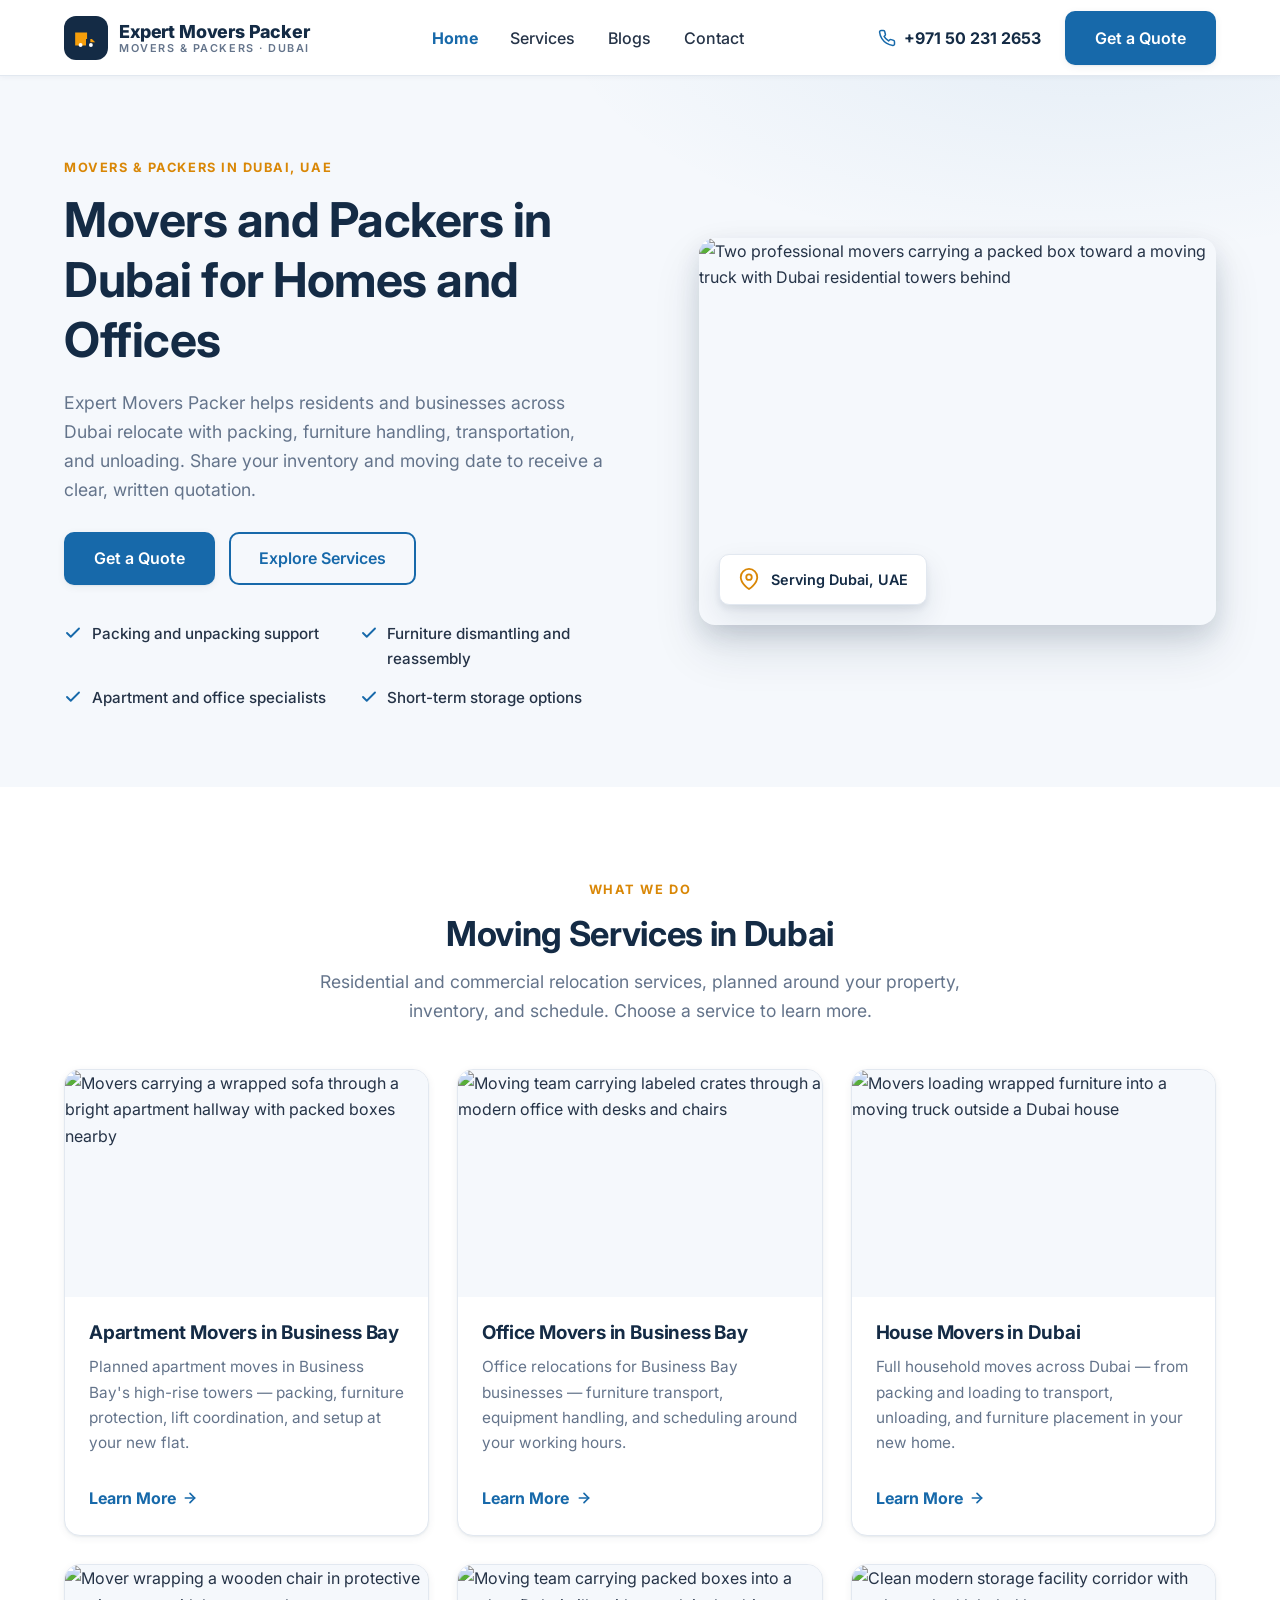
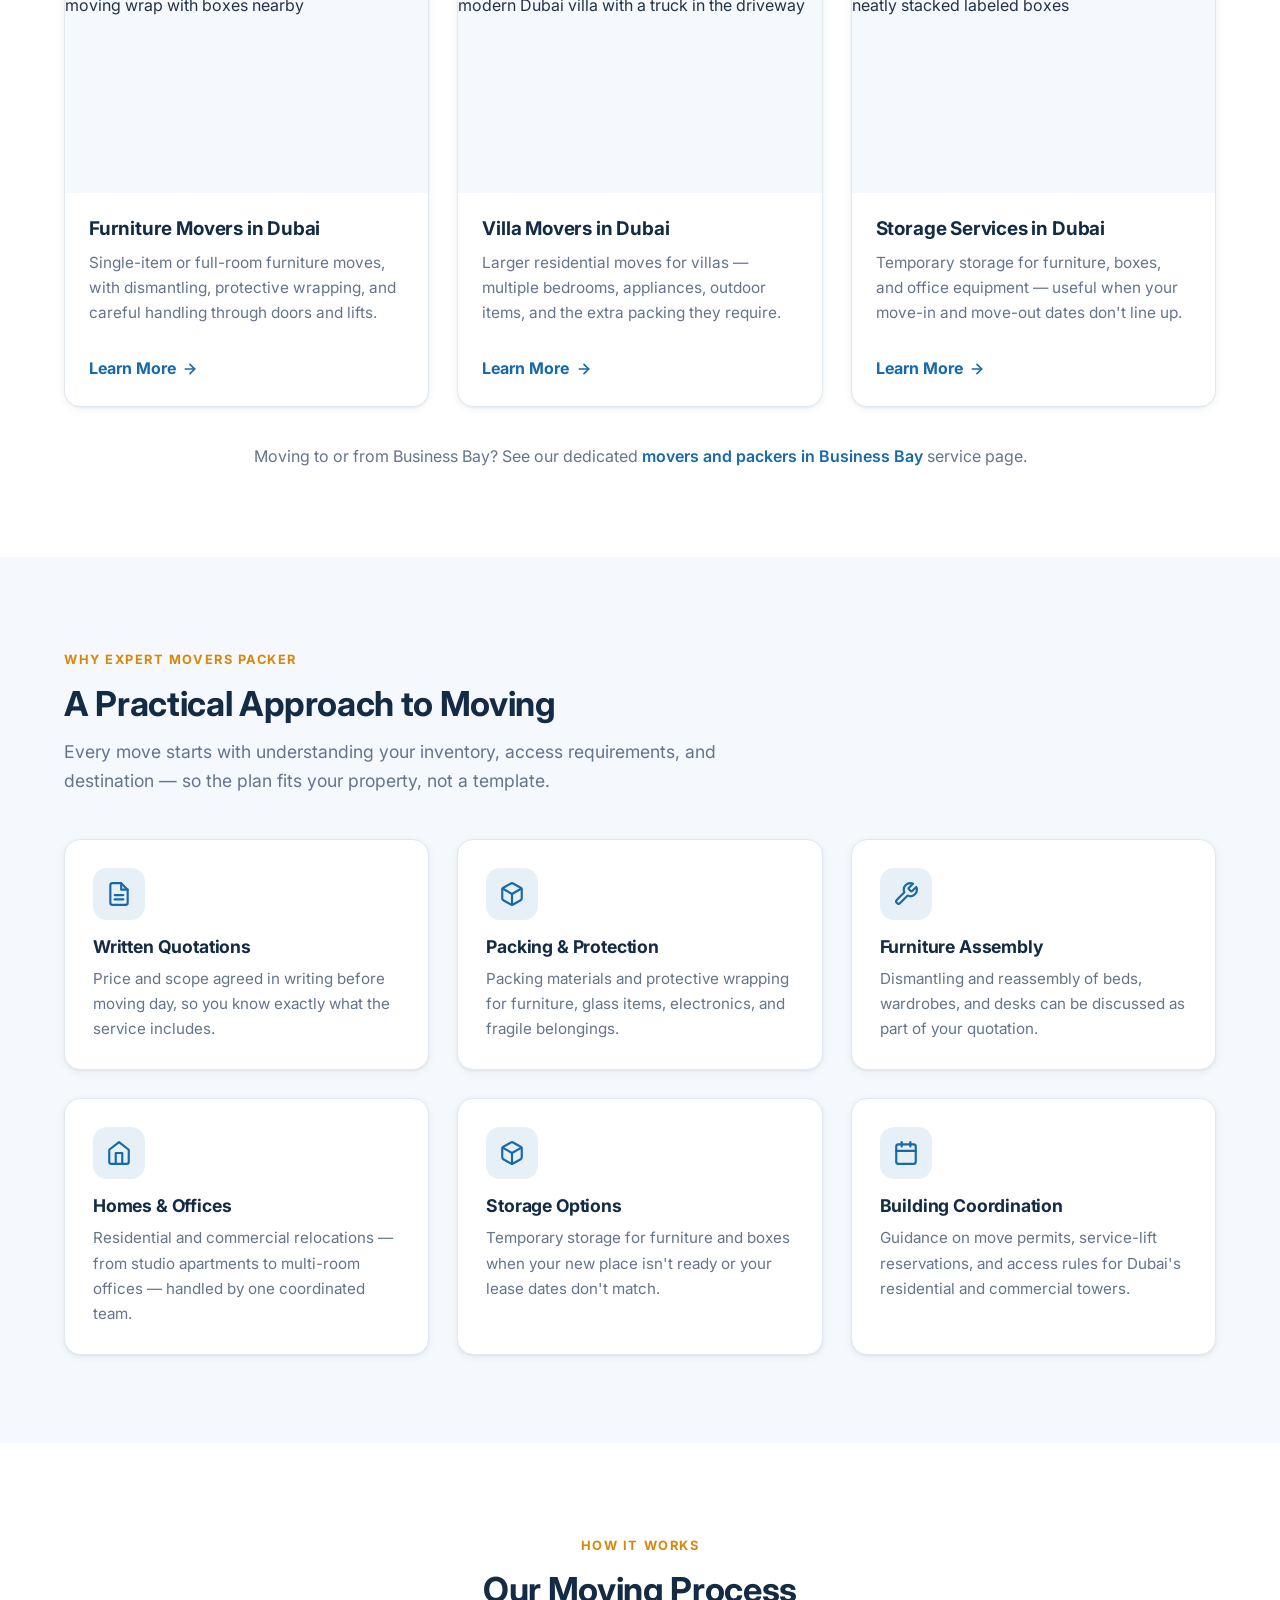
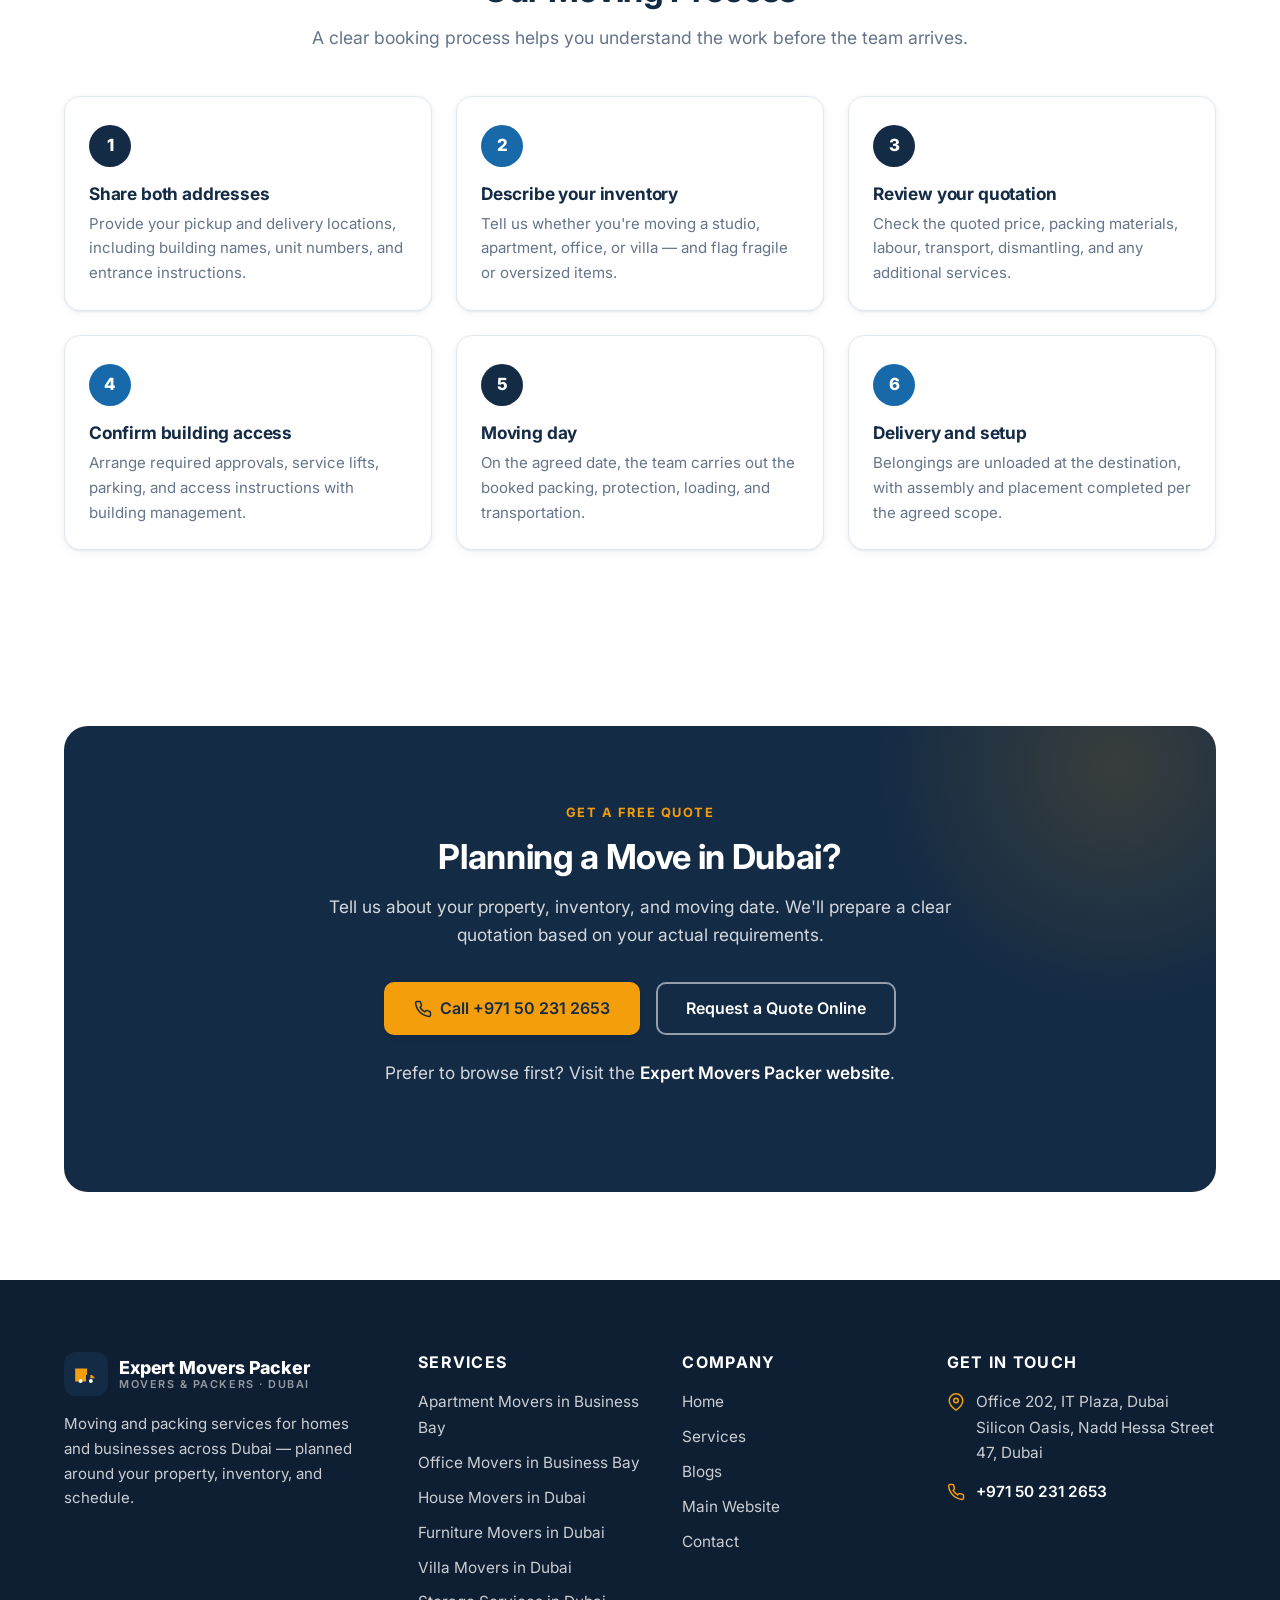
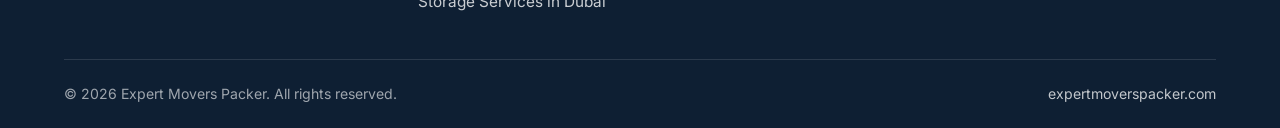
==== index.html @ 7b5e15eb "Add files via upload" ====
<!DOCTYPE html>
<html lang="en">
<head>
  <meta charset="UTF-8">
  <meta name="viewport" content="width=device-width, initial-scale=1.0">
  <title>Movers and Packers in Dubai | Expert Movers Packer</title>
  <meta name="description" content="Expert Movers Packer offers apartment, office, house, villa and furniture moving plus storage services across Dubai. Call +971 50 231 2653 to request a quote.">
  <meta property="og:type" content="website">
  <meta property="og:title" content="Movers and Packers in Dubai | Expert Movers Packer">
  <meta property="og:description" content="Apartment, office, house, villa and furniture moving plus storage services across Dubai. Request a clear, written quotation.">
  <meta name="theme-color" content="#142B45">
  <link rel="preconnect" href="https://fonts.googleapis.com">
  <link rel="preconnect" href="https://fonts.gstatic.com" crossorigin>
  <link href="https://fonts.googleapis.com/css2?family=Inter:wght@400;500;600;700;800&display=swap" rel="stylesheet">
  <link rel="stylesheet" href="style.css">
  <link rel="icon" href="data:image/svg+xml,%3Csvg xmlns='http://www.w3.org/2000/svg' viewBox='0 0 44 44'%3E%3Crect width='44' height='44' rx='12' fill='%23142B45'/%3E%3Cpath d='M10 28V16h14v8h6l4 4v0h-4v-4h-6v8H10z' fill='%23F59E0B'/%3E%3Ccircle cx='16' cy='30' r='3' fill='%23fff'/%3E%3Ccircle cx='28' cy='30' r='3' fill='%23fff'/%3E%3C/svg%3E">
  <script type="application/ld+json">
  {
    "@context": "https://schema.org",
    "@type": "MovingCompany",
    "name": "Expert Movers Packer",
    "url": "https://expertmoverspacker.com/",
    "telephone": "+971502312653",
    "address": {
      "@type": "PostalAddress",
      "streetAddress": "Office 202, IT Plaza, Dubai Silicon Oasis, Nadd Hessa Street 47",
      "addressLocality": "Dubai",
      "addressCountry": "AE"
    },
    "areaServed": { "@type": "City", "name": "Dubai" }
  }
  </script>
</head>
<body>
  <a class="skip-link" href="#main">Skip to main content</a>

  <!-- ================= Header ================= -->
  <header class="site-header">
    <div class="container header-inner">
      <a class="brand" href="index.html" aria-label="Expert Movers Packer — home">
        <span class="brand-mark" aria-hidden="true">
          <svg width="26" height="26" viewBox="0 0 24 24" fill="none" aria-hidden="true">
            <path d="M2 16V7h11v6h4.5l3 3v0H16v-3h-4v6H2v-3z" fill="#F59E0B"/>
            <circle cx="7" cy="18.5" r="1.8" fill="#fff"/>
            <circle cx="16.5" cy="18.5" r="1.8" fill="#fff"/>
          </svg>
        </span>
        <span class="brand-text">Expert Movers Packer<small>Movers &amp; Packers · Dubai</small></span>
      </a>

      <nav class="main-nav" id="main-nav" aria-label="Primary">
        <ul>
          <li><a href="index.html" aria-current="page">Home</a></li>
          <li><a href="index.html#services">Services</a></li>
          <li><a href="blogs.html">Blogs</a></li>
          <li><a href="index.html#quote">Contact</a></li>
        </ul>
      </nav>

      <div class="header-actions">
        <a class="header-phone" href="tel:+971502312653" aria-label="Call Expert Movers Packer at +971 50 231 2653">
          <svg width="18" height="18" viewBox="0 0 24 24" fill="none" stroke="currentColor" stroke-width="2" stroke-linecap="round" stroke-linejoin="round" aria-hidden="true"><path d="M22 16.92v3a2 2 0 0 1-2.18 2 19.79 19.79 0 0 1-8.63-3.07 19.5 19.5 0 0 1-6-6 19.79 19.79 0 0 1-3.07-8.67A2 2 0 0 1 4.11 2h3a2 2 0 0 1 2 1.72c.127.96.361 1.903.7 2.81a2 2 0 0 1-.45 2.11L8.09 9.91a16 16 0 0 0 6 6l1.27-1.27a2 2 0 0 1 2.11-.45c.907.339 1.85.573 2.81.7A2 2 0 0 1 22 16.92z"/></svg>
          <span>+971 50 231 2653</span>
        </a>
        <a class="btn btn-primary" href="index.html#quote">Get a Quote</a>
        <button class="nav-toggle" id="nav-toggle" aria-expanded="false" aria-controls="main-nav" aria-label="Open menu">
          <svg width="22" height="22" viewBox="0 0 24 24" fill="none" stroke="currentColor" stroke-width="2" stroke-linecap="round" aria-hidden="true"><line x1="3" y1="6" x2="21" y2="6"/><line x1="3" y1="12" x2="21" y2="12"/><line x1="3" y1="18" x2="21" y2="18"/></svg>
        </button>
      </div>
    </div>
  </header>

  <main id="main">
    <!-- ================= Hero ================= -->
    <section class="hero" aria-labelledby="hero-heading">
      <div class="container hero-grid">
        <div class="hero-copy">
          <span class="eyebrow">Movers &amp; Packers in Dubai, UAE</span>
          <h1 id="hero-heading">Movers and Packers in Dubai for Homes and Offices</h1>
          <p class="lead">Expert Movers Packer helps residents and businesses across Dubai relocate with packing, furniture handling, transportation, and unloading. Share your inventory and moving date to receive a clear, written quotation.</p>
          <div class="hero-actions">
            <a class="btn btn-primary" href="index.html#quote">Get a Quote</a>
            <a class="btn btn-outline" href="index.html#services">Explore Services</a>
          </div>
          <ul class="hero-highlights">
            <li>
              <svg width="18" height="18" viewBox="0 0 24 24" fill="none" stroke="currentColor" stroke-width="2.5" stroke-linecap="round" stroke-linejoin="round" aria-hidden="true"><polyline points="20 6 9 17 4 12"/></svg>
              Packing and unpacking support
            </li>
            <li>
              <svg width="18" height="18" viewBox="0 0 24 24" fill="none" stroke="currentColor" stroke-width="2.5" stroke-linecap="round" stroke-linejoin="round" aria-hidden="true"><polyline points="20 6 9 17 4 12"/></svg>
              Furniture dismantling and reassembly
            </li>
            <li>
              <svg width="18" height="18" viewBox="0 0 24 24" fill="none" stroke="currentColor" stroke-width="2.5" stroke-linecap="round" stroke-linejoin="round" aria-hidden="true"><polyline points="20 6 9 17 4 12"/></svg>
              Apartment and office specialists
            </li>
            <li>
              <svg width="18" height="18" viewBox="0 0 24 24" fill="none" stroke="currentColor" stroke-width="2.5" stroke-linecap="round" stroke-linejoin="round" aria-hidden="true"><polyline points="20 6 9 17 4 12"/></svg>
              Short-term storage options
            </li>
          </ul>
        </div>
        <div class="hero-media">
          <img src="assets/images/hero-movers-dubai.jpg" alt="Two professional movers carrying a packed box toward a moving truck with Dubai residential towers behind" width="1600" height="1066" fetchpriority="high">
          <div class="hero-badge" aria-hidden="true">
            <svg width="22" height="22" viewBox="0 0 24 24" fill="none" stroke="currentColor" stroke-width="2" stroke-linecap="round" stroke-linejoin="round"><path d="M21 10c0 7-9 13-9 13s-9-6-9-13a9 9 0 0 1 18 0z"/><circle cx="12" cy="10" r="3"/></svg>
            Serving Dubai, UAE
          </div>
        </div>
      </div>
    </section>

    <!-- ================= Services ================= -->
    <section class="section" id="services" aria-labelledby="services-heading">
      <div class="container">
        <div class="section-head section-head--center">
          <span class="eyebrow">What we do</span>
          <h2 id="services-heading">Moving Services in Dubai</h2>
          <p class="lead">Residential and commercial relocation services, planned around your property, inventory, and schedule. Choose a service to learn more.</p>
        </div>

        <div class="cards-grid">
          <article class="card">
            <div class="card-media">
              <img src="assets/images/service-apartment-movers.jpg" alt="Movers carrying a wrapped sofa through a bright apartment hallway with packed boxes nearby" width="1200" height="800" loading="lazy">
            </div>
            <div class="card-body">
              <h3>Apartment Movers in Business Bay</h3>
              <p>Planned apartment moves in Business Bay's high-rise towers — packing, furniture protection, lift coordination, and setup at your new flat.</p>
              <a class="card-link" href="https://expertmoverspacker.com/apartment-movers-in-business-bay/" target="_blank" rel="noopener">Learn More
                <svg width="16" height="16" viewBox="0 0 24 24" fill="none" stroke="currentColor" stroke-width="2.5" stroke-linecap="round" stroke-linejoin="round" aria-hidden="true"><line x1="5" y1="12" x2="19" y2="12"/><polyline points="12 5 19 12 12 19"/></svg>
              </a>
            </div>
          </article>

          <article class="card">
            <div class="card-media">
              <img src="assets/images/service-office-movers.jpg" alt="Moving team carrying labeled crates through a modern office with desks and chairs" width="1200" height="800" loading="lazy">
            </div>
            <div class="card-body">
              <h3>Office Movers in Business Bay</h3>
              <p>Office relocations for Business Bay businesses — furniture transport, equipment handling, and scheduling around your working hours.</p>
              <a class="card-link" href="https://expertmoverspacker.com/office-movers-in-business-bay/" target="_blank" rel="noopener">Learn More
                <svg width="16" height="16" viewBox="0 0 24 24" fill="none" stroke="currentColor" stroke-width="2.5" stroke-linecap="round" stroke-linejoin="round" aria-hidden="true"><line x1="5" y1="12" x2="19" y2="12"/><polyline points="12 5 19 12 12 19"/></svg>
              </a>
            </div>
          </article>

          <article class="card">
            <div class="card-media">
              <img src="assets/images/service-house-movers.jpg" alt="Movers loading wrapped furniture into a moving truck outside a Dubai house" width="1200" height="800" loading="lazy">
            </div>
            <div class="card-body">
              <h3>House Movers in Dubai</h3>
              <p>Full household moves across Dubai — from packing and loading to transport, unloading, and furniture placement in your new home.</p>
              <a class="card-link" href="https://expertmoverspacker.com/house-movers-dubai/" target="_blank" rel="noopener">Learn More
                <svg width="16" height="16" viewBox="0 0 24 24" fill="none" stroke="currentColor" stroke-width="2.5" stroke-linecap="round" stroke-linejoin="round" aria-hidden="true"><line x1="5" y1="12" x2="19" y2="12"/><polyline points="12 5 19 12 12 19"/></svg>
              </a>
            </div>
          </article>

          <article class="card">
            <div class="card-media">
              <img src="assets/images/service-furniture-movers.jpg" alt="Mover wrapping a wooden chair in protective moving wrap with boxes nearby" width="1200" height="800" loading="lazy">
            </div>
            <div class="card-body">
              <h3>Furniture Movers in Dubai</h3>
              <p>Single-item or full-room furniture moves, with dismantling, protective wrapping, and careful handling through doors and lifts.</p>
              <a class="card-link" href="https://expertmoverspacker.com/furniture-movers-dubai/" target="_blank" rel="noopener">Learn More
                <svg width="16" height="16" viewBox="0 0 24 24" fill="none" stroke="currentColor" stroke-width="2.5" stroke-linecap="round" stroke-linejoin="round" aria-hidden="true"><line x1="5" y1="12" x2="19" y2="12"/><polyline points="12 5 19 12 12 19"/></svg>
              </a>
            </div>
          </article>

          <article class="card">
            <div class="card-media">
              <img src="assets/images/service-villa-movers.jpg" alt="Moving team carrying packed boxes into a modern Dubai villa with a truck in the driveway" width="1200" height="800" loading="lazy">
            </div>
            <div class="card-body">
              <h3>Villa Movers in Dubai</h3>
              <p>Larger residential moves for villas — multiple bedrooms, appliances, outdoor items, and the extra packing they require.</p>
              <a class="card-link" href="https://expertmoverspacker.com/villa-movers-dubai/" target="_blank" rel="noopener">Learn More
                <svg width="16" height="16" viewBox="0 0 24 24" fill="none" stroke="currentColor" stroke-width="2.5" stroke-linecap="round" stroke-linejoin="round" aria-hidden="true"><line x1="5" y1="12" x2="19" y2="12"/><polyline points="12 5 19 12 12 19"/></svg>
              </a>
            </div>
          </article>

          <article class="card">
            <div class="card-media">
              <img src="assets/images/service-storage-dubai.jpg" alt="Clean modern storage facility corridor with neatly stacked labeled boxes" width="1200" height="800" loading="lazy">
            </div>
            <div class="card-body">
              <h3>Storage Services in Dubai</h3>
              <p>Temporary storage for furniture, boxes, and office equipment — useful when your move-in and move-out dates don't line up.</p>
              <a class="card-link" href="https://expertmoverspacker.com/storage-services-dubai/" target="_blank" rel="noopener">Learn More
                <svg width="16" height="16" viewBox="0 0 24 24" fill="none" stroke="currentColor" stroke-width="2.5" stroke-linecap="round" stroke-linejoin="round" aria-hidden="true"><line x1="5" y1="12" x2="19" y2="12"/><polyline points="12 5 19 12 12 19"/></svg>
              </a>
            </div>
          </article>
        </div>

        <p class="area-note">Moving to or from Business Bay? See our dedicated <a href="https://expertmoverspacker.com/movers-business-bay/" target="_blank" rel="noopener">movers and packers in Business Bay</a> service page.</p>
      </div>
    </section>

    <!-- ================= Why choose us ================= -->
    <section class="section section--light" aria-labelledby="why-heading">
      <div class="container">
        <div class="section-head">
          <span class="eyebrow">Why Expert Movers Packer</span>
          <h2 id="why-heading">A Practical Approach to Moving</h2>
          <p class="lead">Every move starts with understanding your inventory, access requirements, and destination — so the plan fits your property, not a template.</p>
        </div>

        <div class="features-grid">
          <div class="feature">
            <span class="feature-icon" aria-hidden="true">
              <svg width="26" height="26" viewBox="0 0 24 24" fill="none" stroke="currentColor" stroke-width="2" stroke-linecap="round" stroke-linejoin="round"><path d="M14 2H6a2 2 0 0 0-2 2v16a2 2 0 0 0 2 2h12a2 2 0 0 0 2-2V8z"/><polyline points="14 2 14 8 20 8"/><line x1="16" y1="13" x2="8" y2="13"/><line x1="16" y1="17" x2="8" y2="17"/></svg>
            </span>
            <h3>Written Quotations</h3>
            <p>Price and scope agreed in writing before moving day, so you know exactly what the service includes.</p>
          </div>
          <div class="feature">
            <span class="feature-icon" aria-hidden="true">
              <svg width="26" height="26" viewBox="0 0 24 24" fill="none" stroke="currentColor" stroke-width="2" stroke-linecap="round" stroke-linejoin="round"><path d="M21 16V8a2 2 0 0 0-1-1.73l-7-4a2 2 0 0 0-2 0l-7 4A2 2 0 0 0 3 8v8a2 2 0 0 0 1 1.73l7 4a2 2 0 0 0 2 0l7-4A2 2 0 0 0 21 16z"/><polyline points="3.27 6.96 12 12.01 20.73 6.96"/><line x1="12" y1="22.08" x2="12" y2="12"/></svg>
            </span>
            <h3>Packing &amp; Protection</h3>
            <p>Packing materials and protective wrapping for furniture, glass items, electronics, and fragile belongings.</p>
          </div>
          <div class="feature">
            <span class="feature-icon" aria-hidden="true">
              <svg width="26" height="26" viewBox="0 0 24 24" fill="none" stroke="currentColor" stroke-width="2" stroke-linecap="round" stroke-linejoin="round"><path d="M14.7 6.3a1 1 0 0 0 0 1.4l1.6 1.6a1 1 0 0 0 1.4 0l3.77-3.77a6 6 0 0 1-7.94 7.94l-6.91 6.91a2.12 2.12 0 0 1-3-3l6.91-6.91a6 6 0 0 1 7.94-7.94l-3.76 3.76z"/></svg>
            </span>
            <h3>Furniture Assembly</h3>
            <p>Dismantling and reassembly of beds, wardrobes, and desks can be discussed as part of your quotation.</p>
          </div>
          <div class="feature">
            <span class="feature-icon" aria-hidden="true">
              <svg width="26" height="26" viewBox="0 0 24 24" fill="none" stroke="currentColor" stroke-width="2" stroke-linecap="round" stroke-linejoin="round"><path d="M3 9l9-7 9 7v11a2 2 0 0 1-2 2H5a2 2 0 0 1-2-2z"/><polyline points="9 22 9 12 15 12 15 22"/></svg>
            </span>
            <h3>Homes &amp; Offices</h3>
            <p>Residential and commercial relocations — from studio apartments to multi-room offices — handled by one coordinated team.</p>
          </div>
          <div class="feature">
            <span class="feature-icon" aria-hidden="true">
              <svg width="26" height="26" viewBox="0 0 24 24" fill="none" stroke="currentColor" stroke-width="2" stroke-linecap="round" stroke-linejoin="round"><path d="M21 8a2 2 0 0 0-1-1.73l-7-4a2 2 0 0 0-2 0l-7 4A2 2 0 0 0 3 8v8a2 2 0 0 0 1 1.73l7 4a2 2 0 0 0 2 0l7-4A2 2 0 0 0 21 16z"/><path d="M3.3 7l8.7 5 8.7-5"/><line x1="12" y1="22" x2="12" y2="12"/></svg>
            </span>
            <h3>Storage Options</h3>
            <p>Temporary storage for furniture and boxes when your new place isn't ready or your lease dates don't match.</p>
          </div>
          <div class="feature">
            <span class="feature-icon" aria-hidden="true">
              <svg width="26" height="26" viewBox="0 0 24 24" fill="none" stroke="currentColor" stroke-width="2" stroke-linecap="round" stroke-linejoin="round"><rect x="3" y="4" width="18" height="18" rx="2"/><line x1="16" y1="2" x2="16" y2="6"/><line x1="8" y1="2" x2="8" y2="6"/><line x1="3" y1="10" x2="21" y2="10"/></svg>
            </span>
            <h3>Building Coordination</h3>
            <p>Guidance on move permits, service-lift reservations, and access rules for Dubai's residential and commercial towers.</p>
          </div>
        </div>
      </div>
    </section>

    <!-- ================= Process ================= -->
    <section class="section" aria-labelledby="process-heading">
      <div class="container">
        <div class="section-head section-head--center">
          <span class="eyebrow">How it works</span>
          <h2 id="process-heading">Our Moving Process</h2>
          <p class="lead">A clear booking process helps you understand the work before the team arrives.</p>
        </div>

        <ol class="steps">
          <li class="step">
            <span class="step-number" aria-hidden="true">1</span>
            <h3>Share both addresses</h3>
            <p>Provide your pickup and delivery locations, including building names, unit numbers, and entrance instructions.</p>
          </li>
          <li class="step">
            <span class="step-number" aria-hidden="true">2</span>
            <h3>Describe your inventory</h3>
            <p>Tell us whether you're moving a studio, apartment, office, or villa — and flag fragile or oversized items.</p>
          </li>
          <li class="step">
            <span class="step-number" aria-hidden="true">3</span>
            <h3>Review your quotation</h3>
            <p>Check the quoted price, packing materials, labour, transport, dismantling, and any additional services.</p>
          </li>
          <li class="step">
            <span class="step-number" aria-hidden="true">4</span>
            <h3>Confirm building access</h3>
            <p>Arrange required approvals, service lifts, parking, and access instructions with building management.</p>
          </li>
          <li class="step">
            <span class="step-number" aria-hidden="true">5</span>
            <h3>Moving day</h3>
            <p>On the agreed date, the team carries out the booked packing, protection, loading, and transportation.</p>
          </li>
          <li class="step">
            <span class="step-number" aria-hidden="true">6</span>
            <h3>Delivery and setup</h3>
            <p>Belongings are unloaded at the destination, with assembly and placement completed per the agreed scope.</p>
          </li>
        </ol>
      </div>
    </section>

    <!-- ================= Quote CTA ================= -->
    <section class="section" id="quote" aria-labelledby="quote-heading">
      <div class="container">
        <div class="cta">
          <div class="cta-inner">
            <span class="eyebrow eyebrow--on-dark">Get a free quote</span>
            <h2 id="quote-heading">Planning a Move in Dubai?</h2>
            <p>Tell us about your property, inventory, and moving date. We'll prepare a clear quotation based on your actual requirements.</p>
            <div class="cta-actions">
              <a class="btn btn-accent" href="tel:+971502312653">
                <svg width="18" height="18" viewBox="0 0 24 24" fill="none" stroke="currentColor" stroke-width="2" stroke-linecap="round" stroke-linejoin="round" aria-hidden="true"><path d="M22 16.92v3a2 2 0 0 1-2.18 2 19.79 19.79 0 0 1-8.63-3.07 19.5 19.5 0 0 1-6-6 19.79 19.79 0 0 1-3.07-8.67A2 2 0 0 1 4.11 2h3a2 2 0 0 1 2 1.72c.127.96.361 1.903.7 2.81a2 2 0 0 1-.45 2.11L8.09 9.91a16 16 0 0 0 6 6l1.27-1.27a2 2 0 0 1 2.11-.45c.907.339 1.85.573 2.81.7A2 2 0 0 1 22 16.92z"/></svg>
                Call +971 50 231 2653
              </a>
              <a class="btn btn-outline-light" href="https://expertmoverspacker.com/contact/" target="_blank" rel="noopener">Request a Quote Online</a>
            </div>
            <p class="cta-note">Prefer to browse first? Visit the <a href="https://expertmoverspacker.com/" target="_blank" rel="noopener">Expert Movers Packer website</a>.</p>
          </div>
        </div>
      </div>
    </section>
  </main>

  <!-- ================= Footer ================= -->
  <footer class="site-footer" id="contact">
    <div class="container">
      <div class="footer-grid">
        <div class="footer-brand">
          <a class="brand" href="index.html" aria-label="Expert Movers Packer — home">
            <span class="brand-mark" aria-hidden="true">
              <svg width="26" height="26" viewBox="0 0 24 24" fill="none" aria-hidden="true">
                <path d="M2 16V7h11v6h4.5l3 3v0H16v-3h-4v6H2v-3z" fill="#F59E0B"/>
                <circle cx="7" cy="18.5" r="1.8" fill="#fff"/>
                <circle cx="16.5" cy="18.5" r="1.8" fill="#fff"/>
              </svg>
            </span>
            <span class="brand-text">Expert Movers Packer<small>Movers &amp; Packers · Dubai</small></span>
          </a>
          <p>Moving and packing services for homes and businesses across Dubai — planned around your property, inventory, and schedule.</p>
        </div>

        <nav aria-label="Services">
          <h3>Services</h3>
          <ul class="footer-links">
            <li><a href="https://expertmoverspacker.com/apartment-movers-in-business-bay/" target="_blank" rel="noopener">Apartment Movers in Business Bay</a></li>
            <li><a href="https://expertmoverspacker.com/office-movers-in-business-bay/" target="_blank" rel="noopener">Office Movers in Business Bay</a></li>
            <li><a href="https://expertmoverspacker.com/house-movers-dubai/" target="_blank" rel="noopener">House Movers in Dubai</a></li>
            <li><a href="https://expertmoverspacker.com/furniture-movers-dubai/" target="_blank" rel="noopener">Furniture Movers in Dubai</a></li>
            <li><a href="https://expertmoverspacker.com/villa-movers-dubai/" target="_blank" rel="noopener">Villa Movers in Dubai</a></li>
            <li><a href="https://expertmoverspacker.com/storage-services-dubai/" target="_blank" rel="noopener">Storage Services in Dubai</a></li>
          </ul>
        </nav>

        <nav aria-label="Company">
          <h3>Company</h3>
          <ul class="footer-links">
            <li><a href="index.html">Home</a></li>
            <li><a href="index.html#services">Services</a></li>
            <li><a href="blogs.html">Blogs</a></li>
            <li><a href="https://expertmoverspacker.com/" target="_blank" rel="noopener">Main Website</a></li>
            <li><a href="https://expertmoverspacker.com/contact/" target="_blank" rel="noopener">Contact</a></li>
          </ul>
        </nav>

        <div>
          <h3>Get in Touch</h3>
          <ul class="footer-contact">
            <li>
              <svg width="18" height="18" viewBox="0 0 24 24" fill="none" stroke="currentColor" stroke-width="2" stroke-linecap="round" stroke-linejoin="round" aria-hidden="true"><path d="M21 10c0 7-9 13-9 13s-9-6-9-13a9 9 0 0 1 18 0z"/><circle cx="12" cy="10" r="3"/></svg>
              <span>Office 202, IT Plaza, Dubai Silicon Oasis, Nadd Hessa Street 47, Dubai</span>
            </li>
            <li>
              <svg width="18" height="18" viewBox="0 0 24 24" fill="none" stroke="currentColor" stroke-width="2" stroke-linecap="round" stroke-linejoin="round" aria-hidden="true"><path d="M22 16.92v3a2 2 0 0 1-2.18 2 19.79 19.79 0 0 1-8.63-3.07 19.5 19.5 0 0 1-6-6 19.79 19.79 0 0 1-3.07-8.67A2 2 0 0 1 4.11 2h3a2 2 0 0 1 2 1.72c.127.96.361 1.903.7 2.81a2 2 0 0 1-.45 2.11L8.09 9.91a16 16 0 0 0 6 6l1.27-1.27a2 2 0 0 1 2.11-.45c.907.339 1.85.573 2.81.7A2 2 0 0 1 22 16.92z"/></svg>
              <a href="tel:+971502312653">+971 50 231 2653</a>
            </li>
          </ul>
        </div>
      </div>

      <div class="footer-bottom">
        <span>© 2026 Expert Movers Packer. All rights reserved.</span>
        <a href="https://expertmoverspacker.com/" target="_blank" rel="noopener">expertmoverspacker.com</a>
      </div>
    </div>
  </footer>

  <script src="script.js" defer></script>
</body>
</html>
---- style.css ----
/* ============================================================
   Expert Movers Packer — shared stylesheet
   Palette: navy #142B45 · blue #1769AA · orange #F59E0B
   ============================================================ */

:root {
  --navy: #142B45;
  --navy-deep: #0E1F33;
  --blue: #1769AA;
  --blue-dark: #125A94;
  --orange: #F59E0B;
  --orange-dark: #D98706;
  --white: #FFFFFF;
  --bg-light: #F5F8FC;
  --text: #253347;
  --text-secondary: #64748B;
  --border: #E2E8F0;
  --radius: 16px;
  --radius-sm: 10px;
  --shadow-sm: 0 1px 2px rgba(20, 43, 69, 0.06), 0 2px 8px rgba(20, 43, 69, 0.06);
  --shadow-md: 0 4px 6px rgba(20, 43, 69, 0.07), 0 12px 28px rgba(20, 43, 69, 0.10);
  --shadow-lg: 0 10px 24px rgba(20, 43, 69, 0.12), 0 24px 48px rgba(20, 43, 69, 0.12);
  --font: "Inter", -apple-system, BlinkMacSystemFont, "Segoe UI", Roboto, "Helvetica Neue", Arial, sans-serif;
  --header-height: 76px;
}

/* ---------- Reset & base ---------- */
*, *::before, *::after { box-sizing: border-box; }

* { margin: 0; }

html {
  -webkit-text-size-adjust: 100%;
  scroll-behavior: smooth;
}

@media (prefers-reduced-motion: reduce) {
  html { scroll-behavior: auto; }
  *, *::before, *::after {
    animation-duration: 0.01ms !important;
    animation-iteration-count: 1 !important;
    transition-duration: 0.01ms !important;
  }
}

body {
  font-family: var(--font);
  color: var(--text);
  background: var(--white);
  line-height: 1.65;
  font-size: 1rem;
  -webkit-font-smoothing: antialiased;
}

img { max-width: 100%; height: auto; display: block; }

a { color: var(--blue); text-decoration: none; }
a:hover { text-decoration: underline; }

h1, h2, h3, h4 {
  color: var(--navy);
  line-height: 1.25;
  letter-spacing: -0.01em;
  font-weight: 700;
}

h1 { font-size: clamp(2rem, 4.5vw, 3rem); }
h2 { font-size: clamp(1.6rem, 3vw, 2.15rem); }
h3 { font-size: 1.25rem; }

p { margin-bottom: 1rem; }
p:last-child { margin-bottom: 0; }

::selection { background: rgba(23, 105, 170, 0.18); }

:focus-visible {
  outline: 3px solid var(--orange);
  outline-offset: 3px;
  border-radius: 4px;
}

/* ---------- Accessibility helpers ---------- */
[hidden] { display: none !important; }

.skip-link {
  position: absolute;
  left: 1rem;
  top: -100px;
  z-index: 200;
  background: var(--navy);
  color: var(--white);
  padding: 0.75rem 1.25rem;
  border-radius: var(--radius-sm);
  font-weight: 600;
  transition: top 0.2s ease;
}
.skip-link:focus { top: 1rem; text-decoration: none; }

.visually-hidden {
  position: absolute !important;
  width: 1px; height: 1px;
  padding: 0; margin: -1px;
  overflow: hidden;
  clip: rect(0, 0, 0, 0);
  white-space: nowrap;
  border: 0;
}

/* ---------- Layout ---------- */
.container {
  width: 100%;
  max-width: 1200px;
  margin-inline: auto;
  padding-inline: 1.5rem;
}

.section { padding-block: clamp(3.5rem, 7vw, 5.5rem); }
.section--light { background: var(--bg-light); }

section[id], footer[id] { scroll-margin-top: calc(var(--header-height) + 16px); }

.section-head {
  max-width: 720px;
  margin-bottom: 2.75rem;
}
.section-head--center { margin-inline: auto; text-align: center; }

.eyebrow {
  display: inline-block;
  font-size: 0.8rem;
  font-weight: 700;
  letter-spacing: 0.12em;
  text-transform: uppercase;
  color: var(--orange-dark);
  margin-bottom: 0.75rem;
}
.eyebrow--on-dark { color: var(--orange); }

.section-head h2 { margin-bottom: 0.75rem; }
.lead { color: var(--text-secondary); font-size: 1.1rem; }

/* ---------- Buttons ---------- */
.btn {
  display: inline-flex;
  align-items: center;
  justify-content: center;
  gap: 0.5rem;
  padding: 0.85rem 1.75rem;
  border-radius: var(--radius-sm);
  font-weight: 600;
  font-size: 1rem;
  line-height: 1.4;
  border: 2px solid transparent;
  cursor: pointer;
  transition: background-color 0.2s ease, border-color 0.2s ease, transform 0.15s ease, box-shadow 0.2s ease;
  text-align: center;
}
.btn:hover { text-decoration: none; }
.btn:active { transform: translateY(1px); }

.btn-primary { background: var(--blue); color: var(--white); box-shadow: var(--shadow-sm); }
.btn-primary:hover { background: var(--blue-dark); box-shadow: var(--shadow-md); }

.btn-accent { background: var(--orange); color: var(--navy); box-shadow: var(--shadow-sm); }
.btn-accent:hover { background: var(--orange-dark); box-shadow: var(--shadow-md); }

.btn-outline {
  background: transparent;
  color: var(--blue);
  border-color: var(--blue);
}
.btn-outline:hover { background: rgba(23, 105, 170, 0.08); }

.btn-outline-light {
  background: transparent;
  color: var(--white);
  border-color: rgba(255, 255, 255, 0.55);
}
.btn-outline-light:hover { background: rgba(255, 255, 255, 0.12); border-color: var(--white); }

.btn svg { flex-shrink: 0; }

/* ---------- Header ---------- */
.site-header {
  position: sticky;
  top: 0;
  z-index: 100;
  background: var(--white);
  border-bottom: 1px solid var(--border);
  box-shadow: 0 1px 6px rgba(20, 43, 69, 0.05);
  height: var(--header-height);
}

.header-inner {
  display: flex;
  align-items: center;
  justify-content: space-between;
  gap: 1.5rem;
  height: var(--header-height);
}

.brand {
  display: inline-flex;
  align-items: center;
  gap: 0.7rem;
  color: var(--navy);
  font-weight: 800;
  font-size: 1.12rem;
  letter-spacing: -0.01em;
  line-height: 1.2;
  flex-shrink: 0;
}
.brand:hover { text-decoration: none; }
.brand-mark {
  width: 44px; height: 44px;
  border-radius: 12px;
  background: var(--navy);
  display: inline-flex;
  align-items: center;
  justify-content: center;
  flex-shrink: 0;
}
.brand small {
  display: block;
  font-size: 0.68rem;
  font-weight: 600;
  letter-spacing: 0.14em;
  text-transform: uppercase;
  color: var(--text-secondary);
}

.main-nav ul {
  display: flex;
  align-items: center;
  gap: 0.25rem;
  list-style: none;
  padding: 0;
  margin: 0;
}
.main-nav a {
  display: inline-block;
  padding: 0.6rem 0.9rem;
  color: var(--text);
  font-weight: 500;
  border-radius: var(--radius-sm);
  transition: color 0.15s ease, background-color 0.15s ease;
}
.main-nav a:hover { color: var(--blue); background: var(--bg-light); text-decoration: none; }
.main-nav a[aria-current="page"] { color: var(--blue); font-weight: 700; }

.header-actions {
  display: flex;
  align-items: center;
  gap: 0.75rem;
  flex-shrink: 0;
}
.header-phone {
  display: inline-flex;
  align-items: center;
  gap: 0.5rem;
  font-weight: 700;
  color: var(--navy);
  padding: 0.6rem 0.75rem;
  border-radius: var(--radius-sm);
  white-space: nowrap;
}
.header-phone:hover { color: var(--blue); text-decoration: none; background: var(--bg-light); }
.header-phone svg { color: var(--blue); }

.nav-toggle {
  display: none;
  align-items: center;
  justify-content: center;
  width: 46px; height: 46px;
  background: transparent;
  border: 1px solid var(--border);
  border-radius: var(--radius-sm);
  cursor: pointer;
  color: var(--navy);
}
.nav-toggle:hover { background: var(--bg-light); }

/* ---------- Hero ---------- */
.hero {
  background:
    radial-gradient(900px 420px at 85% -10%, rgba(23, 105, 170, 0.08), transparent 60%),
    var(--bg-light);
  padding-block: clamp(3rem, 6vw, 5rem);
  overflow: hidden;
}

.hero-grid {
  display: grid;
  grid-template-columns: 1.05fr 0.95fr;
  gap: clamp(2rem, 5vw, 4.5rem);
  align-items: center;
}

.hero-copy h1 { margin-bottom: 1.1rem; }
.hero-copy .lead { margin-bottom: 1.75rem; max-width: 34rem; }

.hero-actions {
  display: flex;
  flex-wrap: wrap;
  gap: 0.9rem;
  margin-bottom: 2.25rem;
}

.hero-highlights {
  display: grid;
  grid-template-columns: repeat(2, minmax(0, 1fr));
  gap: 0.85rem 1.25rem;
  list-style: none;
  padding: 0;
  margin: 0;
}
.hero-highlights li {
  display: flex;
  align-items: flex-start;
  gap: 0.6rem;
  font-size: 0.95rem;
  font-weight: 500;
  color: var(--text);
}
.hero-highlights svg {
  flex-shrink: 0;
  margin-top: 0.2rem;
  color: var(--blue);
}

.hero-media { position: relative; }
.hero-media img {
  border-radius: var(--radius);
  box-shadow: var(--shadow-lg);
  width: 100%;
  aspect-ratio: 4 / 3;
  object-fit: cover;
}
.hero-badge {
  position: absolute;
  left: 1.25rem;
  bottom: 1.25rem;
  background: var(--white);
  border: 1px solid var(--border);
  border-radius: var(--radius-sm);
  box-shadow: var(--shadow-md);
  padding: 0.8rem 1.1rem;
  display: flex;
  align-items: center;
  gap: 0.7rem;
  font-size: 0.9rem;
  font-weight: 600;
  color: var(--navy);
}
.hero-badge svg { color: var(--orange-dark); flex-shrink: 0; }

/* ---------- Cards (services & blog) ---------- */
.cards-grid {
  display: grid;
  grid-template-columns: repeat(3, minmax(0, 1fr));
  gap: 1.75rem;
}

.card {
  background: var(--white);
  border: 1px solid var(--border);
  border-radius: var(--radius);
  box-shadow: var(--shadow-sm);
  overflow: hidden;
  display: flex;
  flex-direction: column;
  transition: transform 0.2s ease, box-shadow 0.25s ease;
}
.card:hover {
  transform: translateY(-5px);
  box-shadow: var(--shadow-md);
}

.card-media { overflow: hidden; background: var(--bg-light); }
.card-media img {
  width: 100%;
  aspect-ratio: 16 / 10;
  object-fit: cover;
  transition: transform 0.35s ease;
}
.card:hover .card-media img { transform: scale(1.04); }

.card-body {
  padding: 1.5rem;
  display: flex;
  flex-direction: column;
  gap: 0.6rem;
  flex: 1;
}
.card-body h3 { font-size: 1.18rem; }
.card-body p { color: var(--text-secondary); font-size: 0.96rem; flex: 1; }

.card-link {
  display: inline-flex;
  align-items: center;
  gap: 0.4rem;
  font-weight: 700;
  color: var(--blue);
  margin-top: 0.25rem;
  width: fit-content;
}
.card-link svg { transition: transform 0.2s ease; }
.card:hover .card-link svg { transform: translateX(4px); }
.card-link:hover { color: var(--blue-dark); }

/* ---------- Why choose us ---------- */
.features-grid {
  display: grid;
  grid-template-columns: repeat(3, minmax(0, 1fr));
  gap: 1.75rem;
}
.feature {
  background: var(--white);
  border: 1px solid var(--border);
  border-radius: var(--radius);
  box-shadow: var(--shadow-sm);
  padding: 1.75rem;
  transition: box-shadow 0.25s ease, transform 0.2s ease;
}
.feature:hover { box-shadow: var(--shadow-md); transform: translateY(-4px); }
.feature-icon {
  width: 52px; height: 52px;
  border-radius: 14px;
  background: rgba(23, 105, 170, 0.1);
  color: var(--blue);
  display: inline-flex;
  align-items: center;
  justify-content: center;
  margin-bottom: 1rem;
}
.feature h3 { font-size: 1.1rem; margin-bottom: 0.5rem; }
.feature p { color: var(--text-secondary); font-size: 0.95rem; margin: 0; }

/* ---------- Process ---------- */
.steps {
  display: grid;
  grid-template-columns: repeat(3, minmax(0, 1fr));
  gap: 1.5rem;
  list-style: none;
  padding: 0;
  margin: 0;
  counter-reset: step;
}
.step {
  position: relative;
  background: var(--white);
  border: 1px solid var(--border);
  border-radius: var(--radius);
  box-shadow: var(--shadow-sm);
  padding: 1.75rem 1.5rem 1.5rem;
}
.step-number {
  display: inline-flex;
  align-items: center;
  justify-content: center;
  width: 42px; height: 42px;
  border-radius: 50%;
  background: var(--navy);
  color: var(--white);
  font-weight: 800;
  font-size: 1.05rem;
  margin-bottom: 1rem;
}
.step:nth-child(even) .step-number { background: var(--blue); }
.step h3 { font-size: 1.08rem; margin-bottom: 0.45rem; }
.step p { color: var(--text-secondary); font-size: 0.94rem; margin: 0; }

/* ---------- Quote CTA ---------- */
.cta {
  background: var(--navy);
  color: var(--white);
  border-radius: calc(var(--radius) + 8px);
  padding: clamp(2.5rem, 6vw, 4.5rem);
  position: relative;
  overflow: hidden;
}
.cta::before {
  content: "";
  position: absolute;
  width: 520px; height: 520px;
  border-radius: 50%;
  background: radial-gradient(circle, rgba(245, 158, 11, 0.16), transparent 65%);
  top: -220px; right: -160px;
  pointer-events: none;
}
.cta-inner {
  position: relative;
  max-width: 680px;
  margin-inline: auto;
  text-align: center;
}
.cta h2 { color: var(--white); margin-bottom: 0.9rem; }
.cta p { color: rgba(255, 255, 255, 0.82); font-size: 1.08rem; margin-bottom: 2rem; }
.cta-actions {
  display: flex;
  flex-wrap: wrap;
  gap: 1rem;
  justify-content: center;
}
.cta-note {
  margin-top: 1.5rem;
  font-size: 0.9rem;
  color: rgba(255, 255, 255, 0.65);
}
.cta-note a { color: var(--white); font-weight: 600; }

/* ---------- Footer ---------- */
.site-footer {
  background: var(--navy-deep);
  color: rgba(255, 255, 255, 0.78);
  padding-top: clamp(3rem, 6vw, 4.5rem);
  font-size: 0.96rem;
}
.footer-grid {
  display: grid;
  grid-template-columns: 1.4fr 1fr 1fr 1.2fr;
  gap: 2.5rem;
  padding-bottom: 2.75rem;
}
.footer-brand .brand { color: var(--white); margin-bottom: 1rem; }
.footer-brand .brand small { color: rgba(255, 255, 255, 0.55); }
.footer-brand p { font-size: 0.94rem; max-width: 22rem; }

.site-footer h3 {
  color: var(--white);
  font-size: 1rem;
  text-transform: uppercase;
  letter-spacing: 0.08em;
  margin-bottom: 1.1rem;
}
.footer-links { list-style: none; padding: 0; margin: 0; display: grid; gap: 0.6rem; }
.footer-links a { color: rgba(255, 255, 255, 0.78); }
.footer-links a:hover { color: var(--orange); text-decoration: none; }

.footer-contact { list-style: none; padding: 0; margin: 0; display: grid; gap: 0.85rem; }
.footer-contact li { display: flex; gap: 0.7rem; align-items: flex-start; }
.footer-contact svg { flex-shrink: 0; margin-top: 0.25rem; color: var(--orange); }
.footer-contact a { color: var(--white); font-weight: 600; }
.footer-contact a:hover { color: var(--orange); text-decoration: none; }

.footer-bottom {
  border-top: 1px solid rgba(255, 255, 255, 0.12);
  padding-block: 1.4rem;
  display: flex;
  flex-wrap: wrap;
  gap: 0.75rem 1.5rem;
  align-items: center;
  justify-content: space-between;
  font-size: 0.88rem;
  color: rgba(255, 255, 255, 0.6);
}
.footer-bottom a { color: rgba(255, 255, 255, 0.75); }

/* ---------- Blog page ---------- */
.blog-hero {
  background:
    radial-gradient(700px 320px at 12% 0%, rgba(23, 105, 170, 0.1), transparent 60%),
    radial-gradient(560px 300px at 95% 100%, rgba(245, 158, 11, 0.1), transparent 60%),
    var(--bg-light);
  padding-block: clamp(3rem, 7vw, 5rem);
  text-align: center;
}
.blog-hero .container { max-width: 760px; }
.blog-hero h1 { margin-bottom: 1rem; }
.blog-hero p { color: var(--text-secondary); font-size: 1.12rem; max-width: 620px; margin-inline: auto; }

.filters {
  display: flex;
  flex-wrap: wrap;
  gap: 0.7rem;
  justify-content: center;
  margin-bottom: 2.5rem;
}
.filter-btn {
  padding: 0.6rem 1.25rem;
  border-radius: 999px;
  border: 1px solid var(--border);
  background: var(--white);
  color: var(--text);
  font-family: var(--font);
  font-weight: 600;
  font-size: 0.92rem;
  cursor: pointer;
  transition: background-color 0.18s ease, color 0.18s ease, border-color 0.18s ease;
}
.filter-btn:hover { border-color: var(--blue); color: var(--blue); }
.filter-btn[aria-pressed="true"] {
  background: var(--navy);
  border-color: var(--navy);
  color: var(--white);
}

.blog-grid {
  display: grid;
  grid-template-columns: repeat(3, minmax(0, 1fr));
  gap: 1.75rem;
}
.blog-card { position: relative; }
.blog-card .card-link::after {
  content: "";
  position: absolute;
  inset: 0;
  border-radius: var(--radius);
}
.blog-card:focus-within { outline: 3px solid var(--orange); outline-offset: 3px; }

.category-label {
  display: inline-block;
  align-self: flex-start;
  font-size: 0.75rem;
  font-weight: 700;
  letter-spacing: 0.1em;
  text-transform: uppercase;
  color: var(--blue-dark);
  background: rgba(23, 105, 170, 0.1);
  padding: 0.35rem 0.8rem;
  border-radius: 999px;
}

.filter-status {
  text-align: center;
  color: var(--text-secondary);
  font-size: 0.95rem;
  margin-bottom: 1.5rem;
}

/* Service-area note under services grid */
.area-note {
  margin-top: 2.25rem;
  text-align: center;
  color: var(--text-secondary);
}
.area-note a { font-weight: 600; }

/* ---------- Responsive ---------- */
@media (max-width: 1024px) {
  .cards-grid, .features-grid, .steps, .blog-grid {
    grid-template-columns: repeat(2, minmax(0, 1fr));
  }
  .footer-grid { grid-template-columns: 1fr 1fr; }
  .header-phone span { display: none; }
  .header-phone { padding: 0.6rem; }
}

@media (max-width: 900px) {
  .nav-toggle { display: inline-flex; }

  .main-nav {
    position: absolute;
    top: var(--header-height);
    left: 0; right: 0;
    background: var(--white);
    border-bottom: 1px solid var(--border);
    box-shadow: var(--shadow-md);
    display: none;
  }
  .main-nav.is-open { display: block; }
  .main-nav ul {
    flex-direction: column;
    align-items: stretch;
    padding: 0.75rem 1.5rem 1.25rem;
    gap: 0.15rem;
  }
  .main-nav a { display: block; padding: 0.8rem 0.75rem; }

  .hero-grid { grid-template-columns: 1fr; }
  .hero-media { order: -1; }
  .hero-media img { aspect-ratio: 16 / 9; }
  .hero-badge { left: 1rem; bottom: 1rem; }

  .header-actions .btn { display: none; }
}

@media (max-width: 640px) {
  .cards-grid, .features-grid, .steps, .blog-grid {
    grid-template-columns: 1fr;
  }
  .hero-highlights { grid-template-columns: 1fr; }
  .footer-grid { grid-template-columns: 1fr; gap: 2rem; }
  .hero-actions .btn, .cta-actions .btn { width: 100%; }
  .brand span.brand-text { font-size: 1rem; }
  .container { padding-inline: 1.15rem; }
}

@media (max-width: 420px) {
  .brand small { display: none; }
  .hero-badge { font-size: 0.8rem; padding: 0.65rem 0.9rem; }
}

/* ---------- Print ---------- */
@media print {
  .site-header, .nav-toggle, .cta, .filters, .hero-actions { display: none; }
  .card, .feature, .step { box-shadow: none; break-inside: avoid; }
}
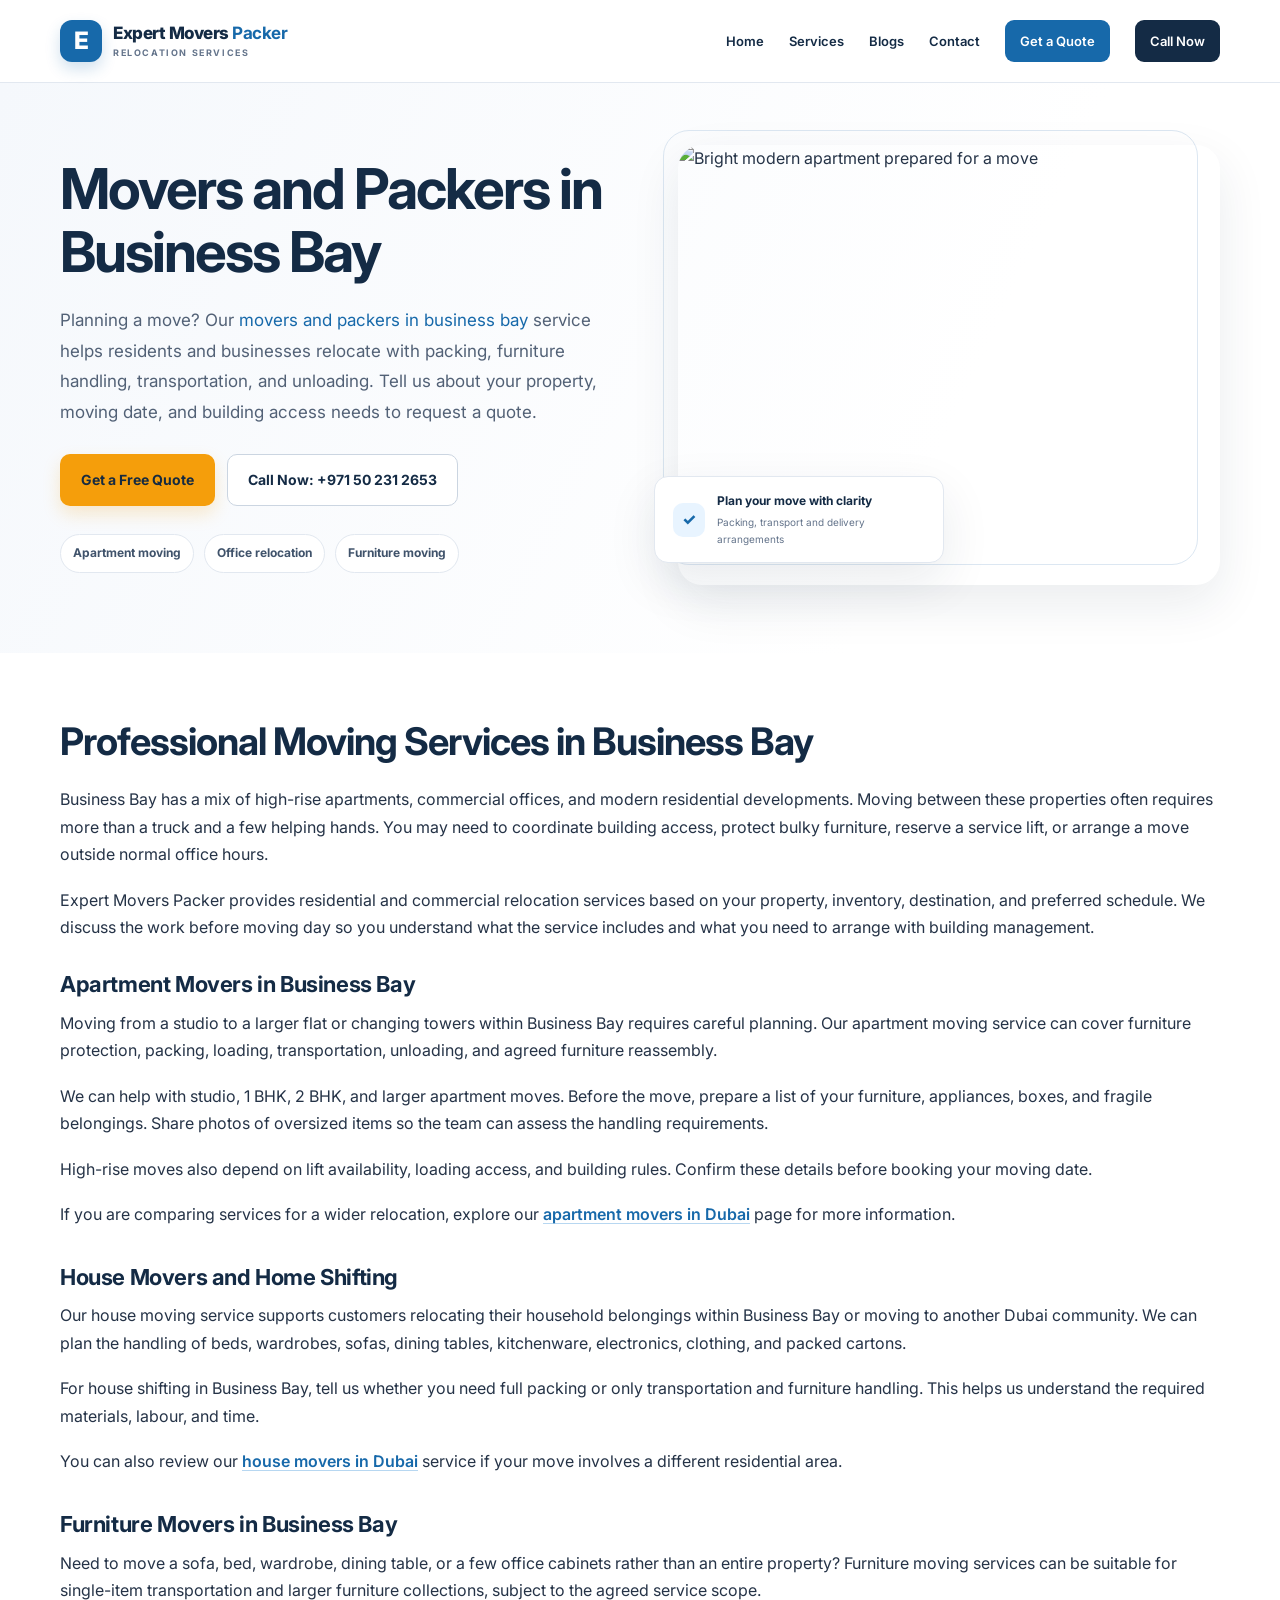
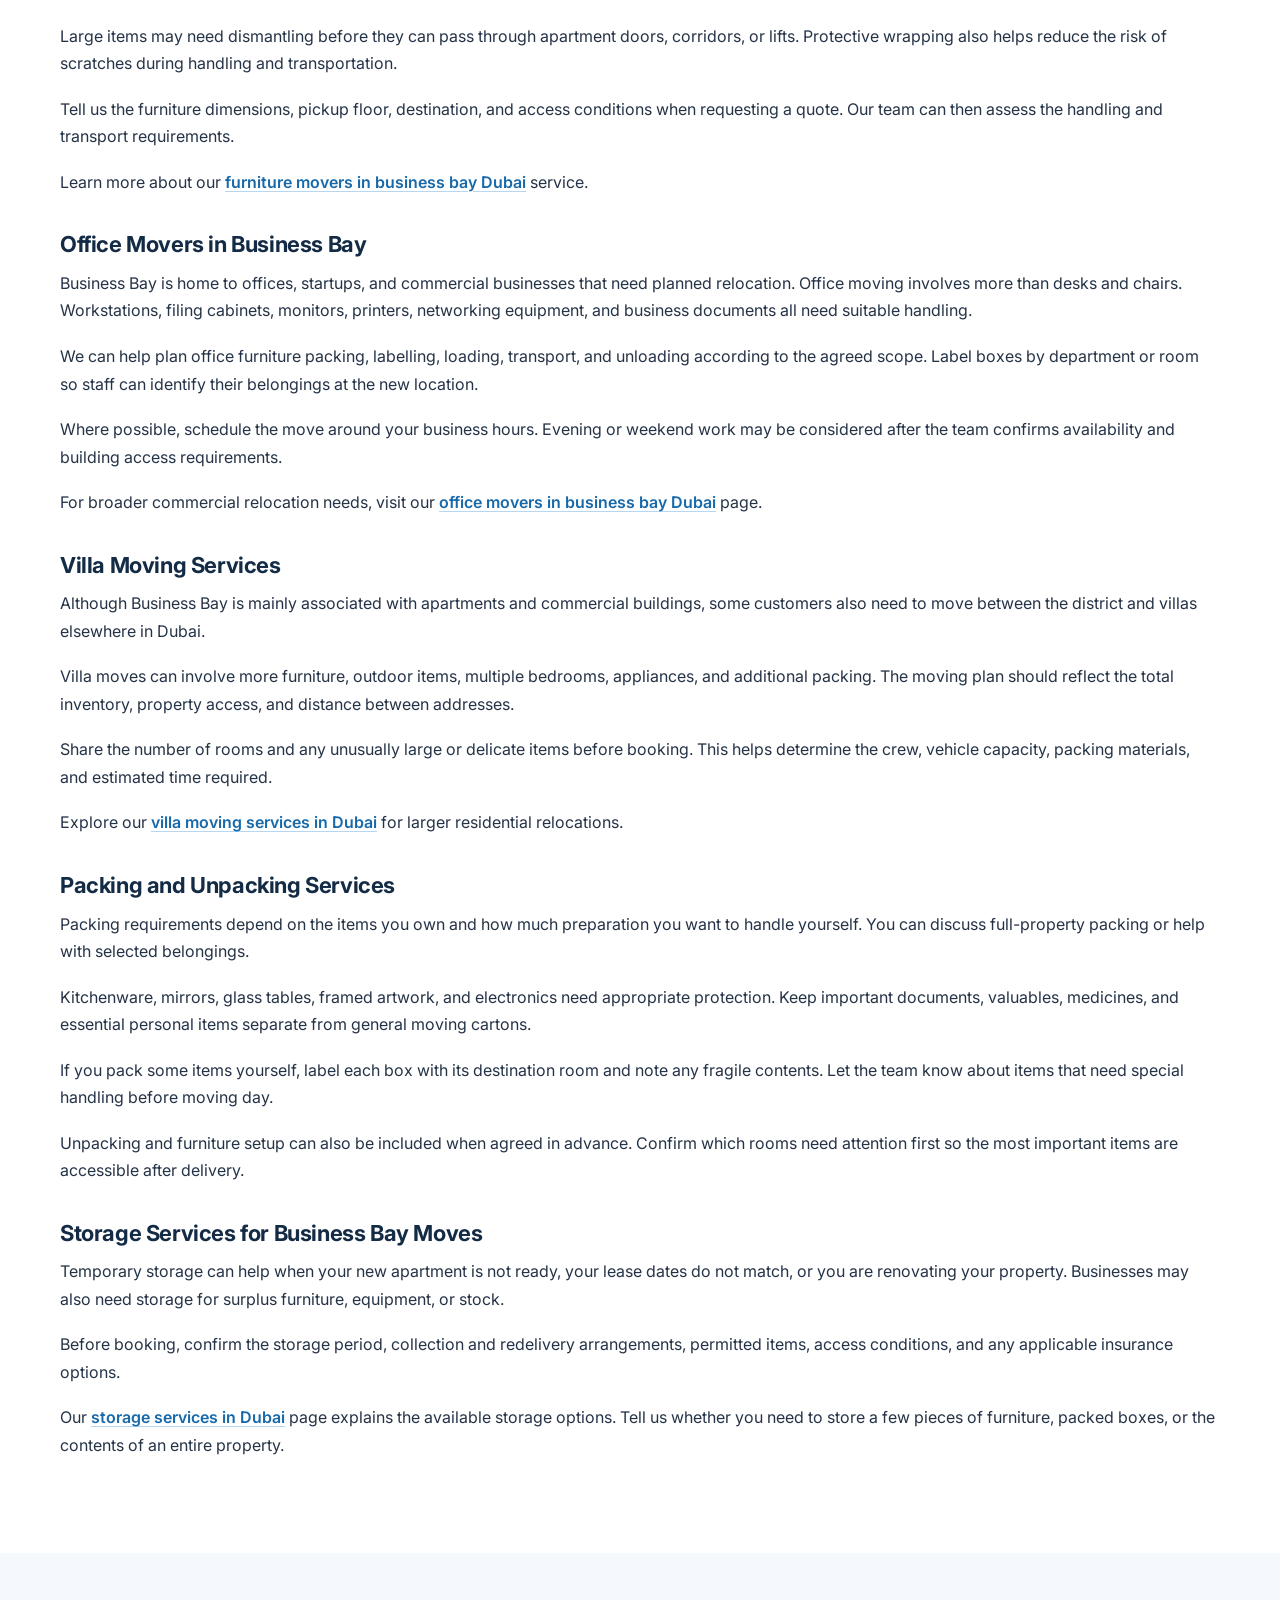
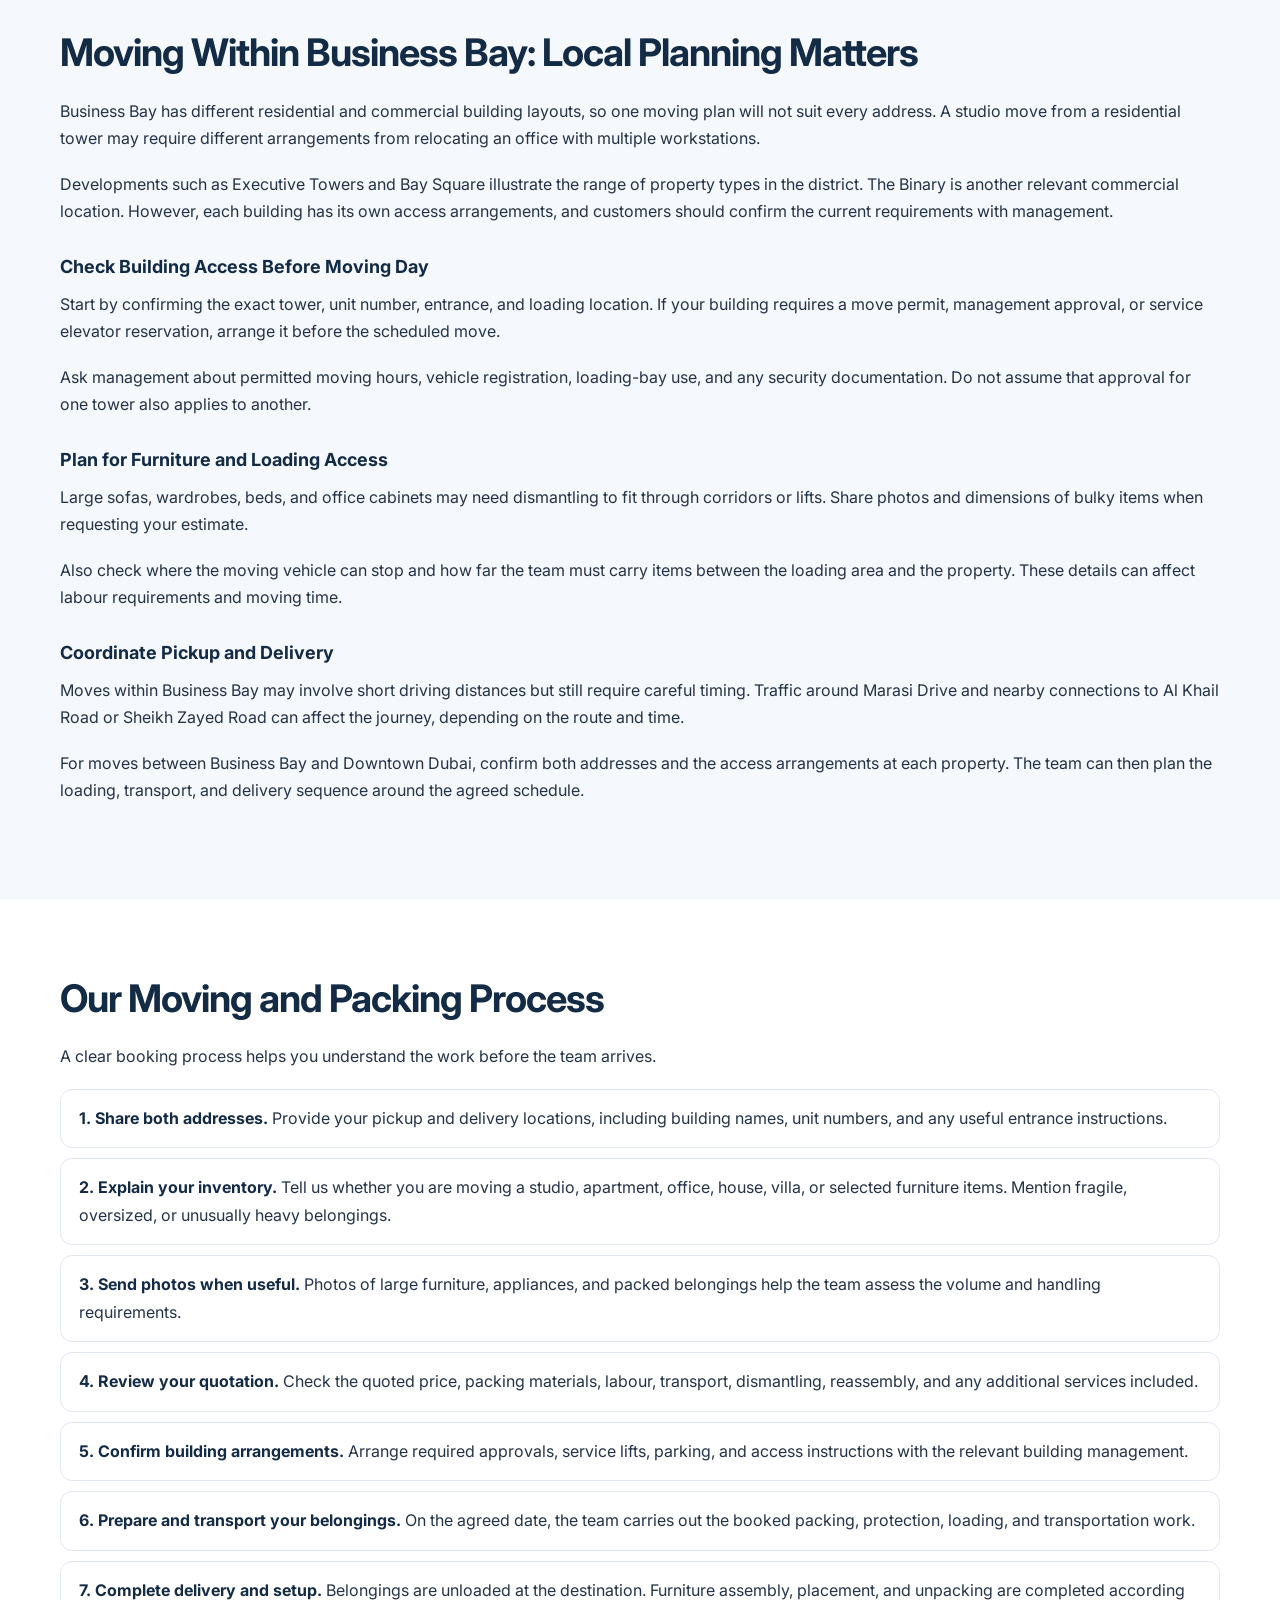
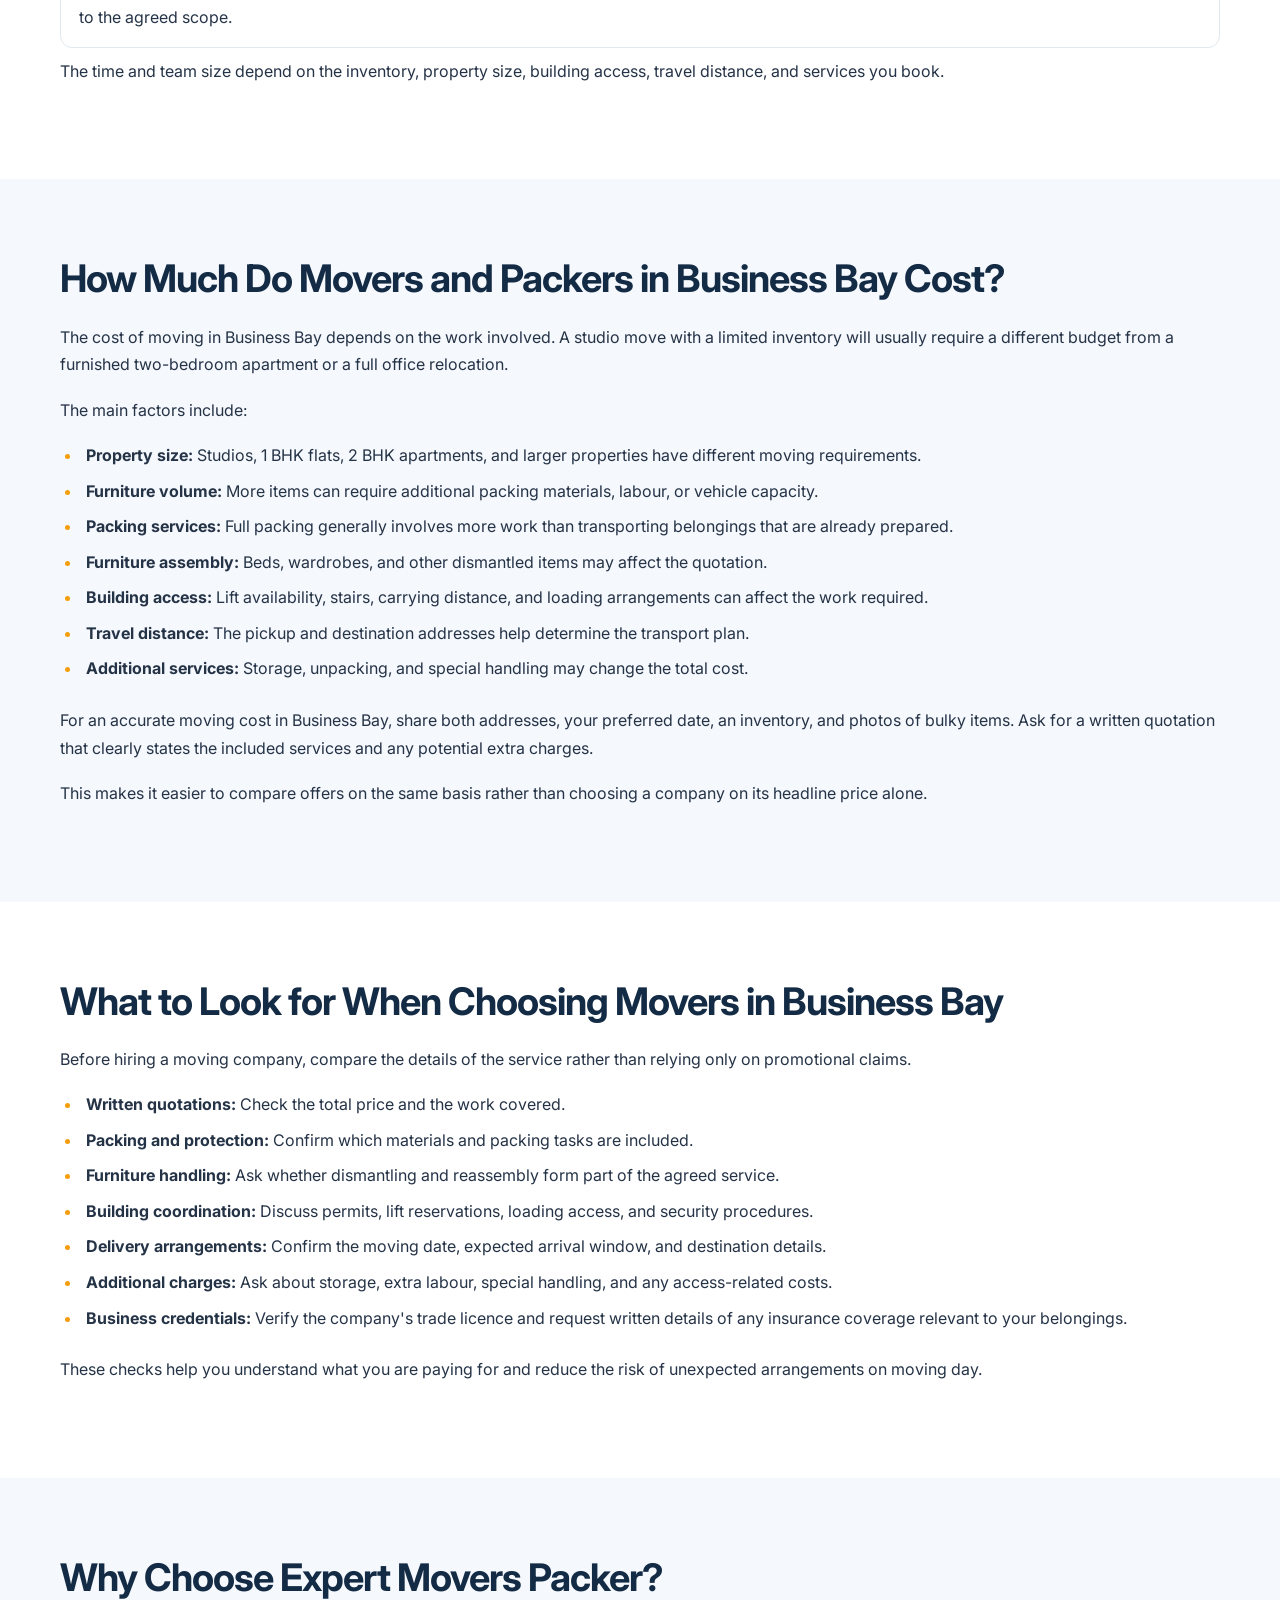
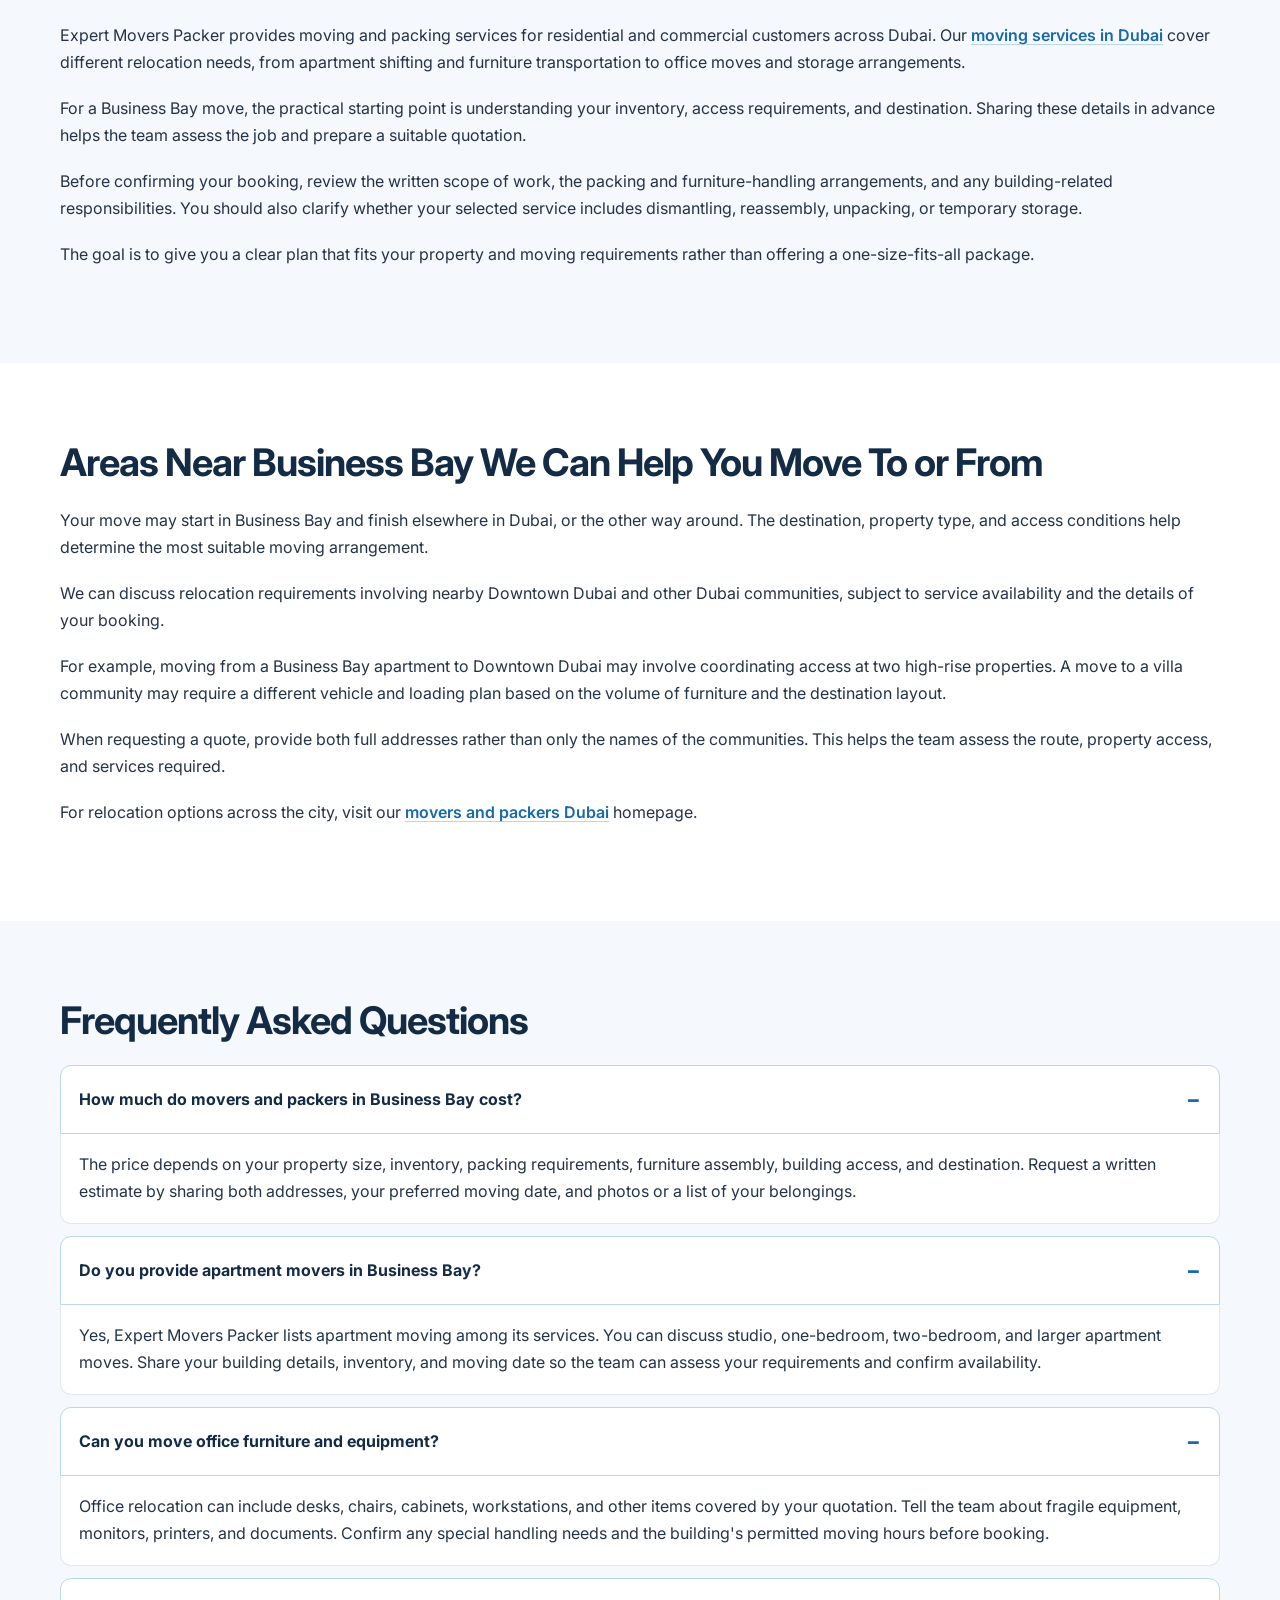
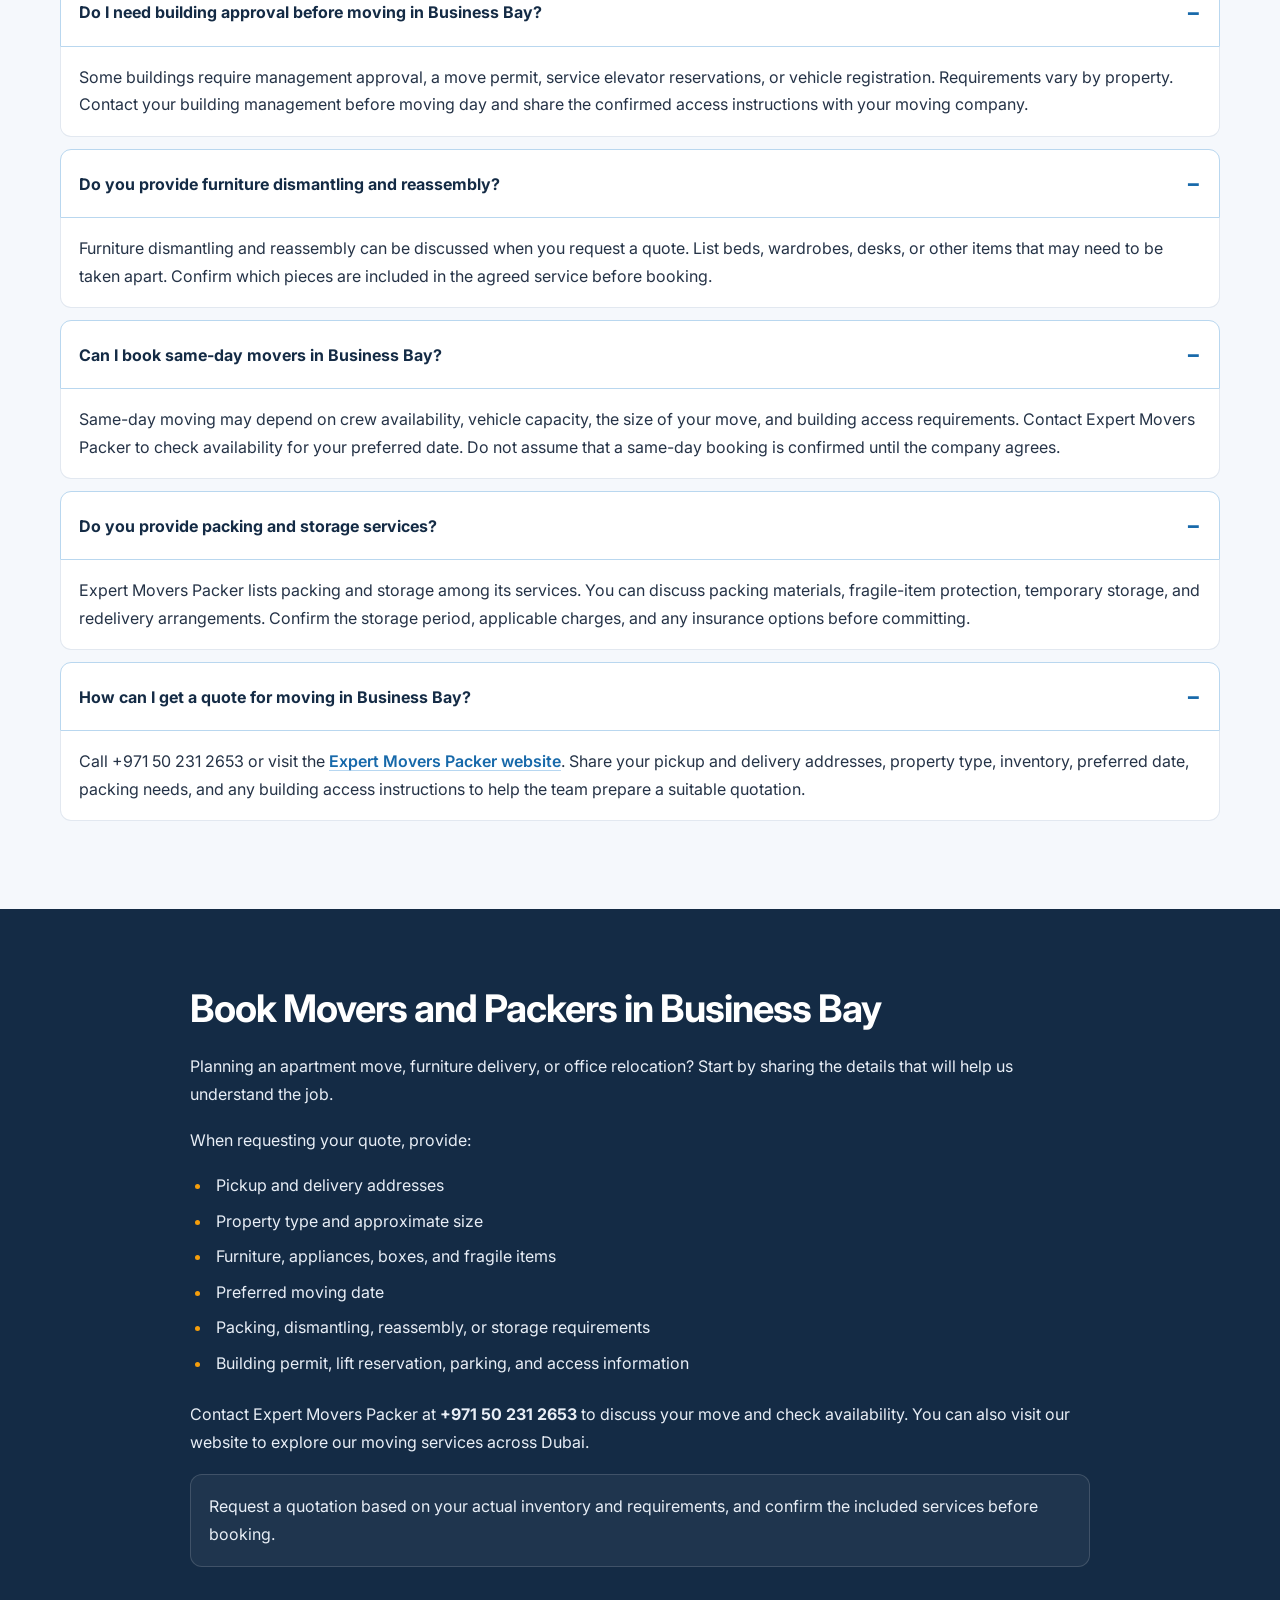
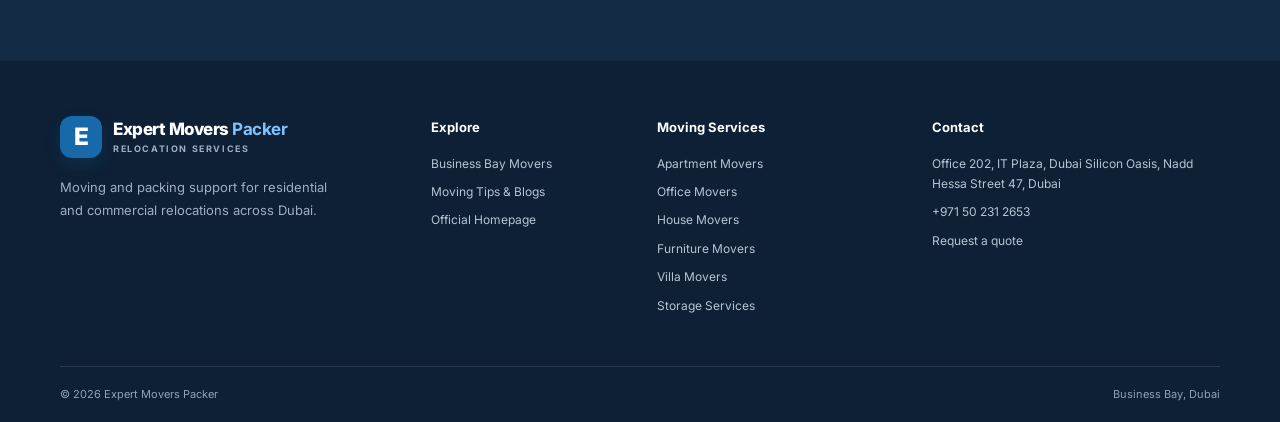
==== commit 53c57b2d: "Add files via upload" ====
--- a/index.html
+++ b/index.html
@@ -1,394 +1,146 @@
-<!DOCTYPE html>
+<!doctype html>
 <html lang="en">
 <head>
-  <meta charset="UTF-8">
-  <meta name="viewport" content="width=device-width, initial-scale=1.0">
-  <title>Movers and Packers in Dubai | Expert Movers Packer</title>
-  <meta name="description" content="Expert Movers Packer offers apartment, office, house, villa and furniture moving plus storage services across Dubai. Call +971 50 231 2653 to request a quote.">
-  <meta property="og:type" content="website">
-  <meta property="og:title" content="Movers and Packers in Dubai | Expert Movers Packer">
-  <meta property="og:description" content="Apartment, office, house, villa and furniture moving plus storage services across Dubai. Request a clear, written quotation.">
-  <meta name="theme-color" content="#142B45">
-  <link rel="preconnect" href="https://fonts.googleapis.com">
-  <link rel="preconnect" href="https://fonts.gstatic.com" crossorigin>
-  <link href="https://fonts.googleapis.com/css2?family=Inter:wght@400;500;600;700;800&display=swap" rel="stylesheet">
-  <link rel="stylesheet" href="style.css">
-  <link rel="icon" href="data:image/svg+xml,%3Csvg xmlns='http://www.w3.org/2000/svg' viewBox='0 0 44 44'%3E%3Crect width='44' height='44' rx='12' fill='%23142B45'/%3E%3Cpath d='M10 28V16h14v8h6l4 4v0h-4v-4h-6v8H10z' fill='%23F59E0B'/%3E%3Ccircle cx='16' cy='30' r='3' fill='%23fff'/%3E%3Ccircle cx='28' cy='30' r='3' fill='%23fff'/%3E%3C/svg%3E">
-  <script type="application/ld+json">
-  {
-    "@context": "https://schema.org",
-    "@type": "MovingCompany",
-    "name": "Expert Movers Packer",
-    "url": "https://expertmoverspacker.com/",
-    "telephone": "+971502312653",
-    "address": {
-      "@type": "PostalAddress",
-      "streetAddress": "Office 202, IT Plaza, Dubai Silicon Oasis, Nadd Hessa Street 47",
-      "addressLocality": "Dubai",
-      "addressCountry": "AE"
-    },
-    "areaServed": { "@type": "City", "name": "Dubai" }
-  }
-  </script>
+<meta charset="utf-8">
+<meta name="viewport" content="width=device-width, initial-scale=1">
+<title>Movers and Packers in Business Bay Dubai | Expert Movers Packer</title>
+<meta name="description" content="Need movers and packers in Business Bay Dubai? Get help with apartment shifting, office relocation, furniture moving, packing and storage. Request a quote.">
+<meta name="theme-color" content="#142B45">
+<link rel="stylesheet" href="style.css">
+<script src="script.js" defer></script>
 </head>
 <body>
-  <a class="skip-link" href="#main">Skip to main content</a>
-
-  <!-- ================= Header ================= -->
-  <header class="site-header">
-    <div class="container header-inner">
-      <a class="brand" href="index.html" aria-label="Expert Movers Packer — home">
-        <span class="brand-mark" aria-hidden="true">
-          <svg width="26" height="26" viewBox="0 0 24 24" fill="none" aria-hidden="true">
-            <path d="M2 16V7h11v6h4.5l3 3v0H16v-3h-4v6H2v-3z" fill="#F59E0B"/>
-            <circle cx="7" cy="18.5" r="1.8" fill="#fff"/>
-            <circle cx="16.5" cy="18.5" r="1.8" fill="#fff"/>
-          </svg>
-        </span>
-        <span class="brand-text">Expert Movers Packer<small>Movers &amp; Packers · Dubai</small></span>
-      </a>
-
-      <nav class="main-nav" id="main-nav" aria-label="Primary">
-        <ul>
-          <li><a href="index.html" aria-current="page">Home</a></li>
-          <li><a href="index.html#services">Services</a></li>
-          <li><a href="blogs.html">Blogs</a></li>
-          <li><a href="index.html#quote">Contact</a></li>
-        </ul>
-      </nav>
-
-      <div class="header-actions">
-        <a class="header-phone" href="tel:+971502312653" aria-label="Call Expert Movers Packer at +971 50 231 2653">
-          <svg width="18" height="18" viewBox="0 0 24 24" fill="none" stroke="currentColor" stroke-width="2" stroke-linecap="round" stroke-linejoin="round" aria-hidden="true"><path d="M22 16.92v3a2 2 0 0 1-2.18 2 19.79 19.79 0 0 1-8.63-3.07 19.5 19.5 0 0 1-6-6 19.79 19.79 0 0 1-3.07-8.67A2 2 0 0 1 4.11 2h3a2 2 0 0 1 2 1.72c.127.96.361 1.903.7 2.81a2 2 0 0 1-.45 2.11L8.09 9.91a16 16 0 0 0 6 6l1.27-1.27a2 2 0 0 1 2.11-.45c.907.339 1.85.573 2.81.7A2 2 0 0 1 22 16.92z"/></svg>
-          <span>+971 50 231 2653</span>
-        </a>
-        <a class="btn btn-primary" href="index.html#quote">Get a Quote</a>
-        <button class="nav-toggle" id="nav-toggle" aria-expanded="false" aria-controls="main-nav" aria-label="Open menu">
-          <svg width="22" height="22" viewBox="0 0 24 24" fill="none" stroke="currentColor" stroke-width="2" stroke-linecap="round" aria-hidden="true"><line x1="3" y1="6" x2="21" y2="6"/><line x1="3" y1="12" x2="21" y2="12"/><line x1="3" y1="18" x2="21" y2="18"/></svg>
-        </button>
-      </div>
-    </div>
-  </header>
-
-  <main id="main">
-    <!-- ================= Hero ================= -->
-    <section class="hero" aria-labelledby="hero-heading">
-      <div class="container hero-grid">
-        <div class="hero-copy">
-          <span class="eyebrow">Movers &amp; Packers in Dubai, UAE</span>
-          <h1 id="hero-heading">Movers and Packers in Dubai for Homes and Offices</h1>
-          <p class="lead">Expert Movers Packer helps residents and businesses across Dubai relocate with packing, furniture handling, transportation, and unloading. Share your inventory and moving date to receive a clear, written quotation.</p>
-          <div class="hero-actions">
-            <a class="btn btn-primary" href="index.html#quote">Get a Quote</a>
-            <a class="btn btn-outline" href="index.html#services">Explore Services</a>
-          </div>
-          <ul class="hero-highlights">
-            <li>
-              <svg width="18" height="18" viewBox="0 0 24 24" fill="none" stroke="currentColor" stroke-width="2.5" stroke-linecap="round" stroke-linejoin="round" aria-hidden="true"><polyline points="20 6 9 17 4 12"/></svg>
-              Packing and unpacking support
-            </li>
-            <li>
-              <svg width="18" height="18" viewBox="0 0 24 24" fill="none" stroke="currentColor" stroke-width="2.5" stroke-linecap="round" stroke-linejoin="round" aria-hidden="true"><polyline points="20 6 9 17 4 12"/></svg>
-              Furniture dismantling and reassembly
-            </li>
-            <li>
-              <svg width="18" height="18" viewBox="0 0 24 24" fill="none" stroke="currentColor" stroke-width="2.5" stroke-linecap="round" stroke-linejoin="round" aria-hidden="true"><polyline points="20 6 9 17 4 12"/></svg>
-              Apartment and office specialists
-            </li>
-            <li>
-              <svg width="18" height="18" viewBox="0 0 24 24" fill="none" stroke="currentColor" stroke-width="2.5" stroke-linecap="round" stroke-linejoin="round" aria-hidden="true"><polyline points="20 6 9 17 4 12"/></svg>
-              Short-term storage options
-            </li>
-          </ul>
-        </div>
-        <div class="hero-media">
-          <img src="assets/images/hero-movers-dubai.jpg" alt="Two professional movers carrying a packed box toward a moving truck with Dubai residential towers behind" width="1600" height="1066" fetchpriority="high">
-          <div class="hero-badge" aria-hidden="true">
-            <svg width="22" height="22" viewBox="0 0 24 24" fill="none" stroke="currentColor" stroke-width="2" stroke-linecap="round" stroke-linejoin="round"><path d="M21 10c0 7-9 13-9 13s-9-6-9-13a9 9 0 0 1 18 0z"/><circle cx="12" cy="10" r="3"/></svg>
-            Serving Dubai, UAE
-          </div>
-        </div>
-      </div>
-    </section>
-
-    <!-- ================= Services ================= -->
-    <section class="section" id="services" aria-labelledby="services-heading">
-      <div class="container">
-        <div class="section-head section-head--center">
-          <span class="eyebrow">What we do</span>
-          <h2 id="services-heading">Moving Services in Dubai</h2>
-          <p class="lead">Residential and commercial relocation services, planned around your property, inventory, and schedule. Choose a service to learn more.</p>
-        </div>
-
-        <div class="cards-grid">
-          <article class="card">
-            <div class="card-media">
-              <img src="assets/images/service-apartment-movers.jpg" alt="Movers carrying a wrapped sofa through a bright apartment hallway with packed boxes nearby" width="1200" height="800" loading="lazy">
-            </div>
-            <div class="card-body">
-              <h3>Apartment Movers in Business Bay</h3>
-              <p>Planned apartment moves in Business Bay's high-rise towers — packing, furniture protection, lift coordination, and setup at your new flat.</p>
-              <a class="card-link" href="https://expertmoverspacker.com/apartment-movers-in-business-bay/" target="_blank" rel="noopener">Learn More
-                <svg width="16" height="16" viewBox="0 0 24 24" fill="none" stroke="currentColor" stroke-width="2.5" stroke-linecap="round" stroke-linejoin="round" aria-hidden="true"><line x1="5" y1="12" x2="19" y2="12"/><polyline points="12 5 19 12 12 19"/></svg>
-              </a>
-            </div>
-          </article>
-
-          <article class="card">
-            <div class="card-media">
-              <img src="assets/images/service-office-movers.jpg" alt="Moving team carrying labeled crates through a modern office with desks and chairs" width="1200" height="800" loading="lazy">
-            </div>
-            <div class="card-body">
-              <h3>Office Movers in Business Bay</h3>
-              <p>Office relocations for Business Bay businesses — furniture transport, equipment handling, and scheduling around your working hours.</p>
-              <a class="card-link" href="https://expertmoverspacker.com/office-movers-in-business-bay/" target="_blank" rel="noopener">Learn More
-                <svg width="16" height="16" viewBox="0 0 24 24" fill="none" stroke="currentColor" stroke-width="2.5" stroke-linecap="round" stroke-linejoin="round" aria-hidden="true"><line x1="5" y1="12" x2="19" y2="12"/><polyline points="12 5 19 12 12 19"/></svg>
-              </a>
-            </div>
-          </article>
-
-          <article class="card">
-            <div class="card-media">
-              <img src="assets/images/service-house-movers.jpg" alt="Movers loading wrapped furniture into a moving truck outside a Dubai house" width="1200" height="800" loading="lazy">
-            </div>
-            <div class="card-body">
-              <h3>House Movers in Dubai</h3>
-              <p>Full household moves across Dubai — from packing and loading to transport, unloading, and furniture placement in your new home.</p>
-              <a class="card-link" href="https://expertmoverspacker.com/house-movers-dubai/" target="_blank" rel="noopener">Learn More
-                <svg width="16" height="16" viewBox="0 0 24 24" fill="none" stroke="currentColor" stroke-width="2.5" stroke-linecap="round" stroke-linejoin="round" aria-hidden="true"><line x1="5" y1="12" x2="19" y2="12"/><polyline points="12 5 19 12 12 19"/></svg>
-              </a>
-            </div>
-          </article>
-
-          <article class="card">
-            <div class="card-media">
-              <img src="assets/images/service-furniture-movers.jpg" alt="Mover wrapping a wooden chair in protective moving wrap with boxes nearby" width="1200" height="800" loading="lazy">
-            </div>
-            <div class="card-body">
-              <h3>Furniture Movers in Dubai</h3>
-              <p>Single-item or full-room furniture moves, with dismantling, protective wrapping, and careful handling through doors and lifts.</p>
-              <a class="card-link" href="https://expertmoverspacker.com/furniture-movers-dubai/" target="_blank" rel="noopener">Learn More
-                <svg width="16" height="16" viewBox="0 0 24 24" fill="none" stroke="currentColor" stroke-width="2.5" stroke-linecap="round" stroke-linejoin="round" aria-hidden="true"><line x1="5" y1="12" x2="19" y2="12"/><polyline points="12 5 19 12 12 19"/></svg>
-              </a>
-            </div>
-          </article>
-
-          <article class="card">
-            <div class="card-media">
-              <img src="assets/images/service-villa-movers.jpg" alt="Moving team carrying packed boxes into a modern Dubai villa with a truck in the driveway" width="1200" height="800" loading="lazy">
-            </div>
-            <div class="card-body">
-              <h3>Villa Movers in Dubai</h3>
-              <p>Larger residential moves for villas — multiple bedrooms, appliances, outdoor items, and the extra packing they require.</p>
-              <a class="card-link" href="https://expertmoverspacker.com/villa-movers-dubai/" target="_blank" rel="noopener">Learn More
-                <svg width="16" height="16" viewBox="0 0 24 24" fill="none" stroke="currentColor" stroke-width="2.5" stroke-linecap="round" stroke-linejoin="round" aria-hidden="true"><line x1="5" y1="12" x2="19" y2="12"/><polyline points="12 5 19 12 12 19"/></svg>
-              </a>
-            </div>
-          </article>
-
-          <article class="card">
-            <div class="card-media">
-              <img src="assets/images/service-storage-dubai.jpg" alt="Clean modern storage facility corridor with neatly stacked labeled boxes" width="1200" height="800" loading="lazy">
-            </div>
-            <div class="card-body">
-              <h3>Storage Services in Dubai</h3>
-              <p>Temporary storage for furniture, boxes, and office equipment — useful when your move-in and move-out dates don't line up.</p>
-              <a class="card-link" href="https://expertmoverspacker.com/storage-services-dubai/" target="_blank" rel="noopener">Learn More
-                <svg width="16" height="16" viewBox="0 0 24 24" fill="none" stroke="currentColor" stroke-width="2.5" stroke-linecap="round" stroke-linejoin="round" aria-hidden="true"><line x1="5" y1="12" x2="19" y2="12"/><polyline points="12 5 19 12 12 19"/></svg>
-              </a>
-            </div>
-          </article>
-        </div>
-
-        <p class="area-note">Moving to or from Business Bay? See our dedicated <a href="https://expertmoverspacker.com/movers-business-bay/" target="_blank" rel="noopener">movers and packers in Business Bay</a> service page.</p>
-      </div>
-    </section>
-
-    <!-- ================= Why choose us ================= -->
-    <section class="section section--light" aria-labelledby="why-heading">
-      <div class="container">
-        <div class="section-head">
-          <span class="eyebrow">Why Expert Movers Packer</span>
-          <h2 id="why-heading">A Practical Approach to Moving</h2>
-          <p class="lead">Every move starts with understanding your inventory, access requirements, and destination — so the plan fits your property, not a template.</p>
-        </div>
-
-        <div class="features-grid">
-          <div class="feature">
-            <span class="feature-icon" aria-hidden="true">
-              <svg width="26" height="26" viewBox="0 0 24 24" fill="none" stroke="currentColor" stroke-width="2" stroke-linecap="round" stroke-linejoin="round"><path d="M14 2H6a2 2 0 0 0-2 2v16a2 2 0 0 0 2 2h12a2 2 0 0 0 2-2V8z"/><polyline points="14 2 14 8 20 8"/><line x1="16" y1="13" x2="8" y2="13"/><line x1="16" y1="17" x2="8" y2="17"/></svg>
-            </span>
-            <h3>Written Quotations</h3>
-            <p>Price and scope agreed in writing before moving day, so you know exactly what the service includes.</p>
-          </div>
-          <div class="feature">
-            <span class="feature-icon" aria-hidden="true">
-              <svg width="26" height="26" viewBox="0 0 24 24" fill="none" stroke="currentColor" stroke-width="2" stroke-linecap="round" stroke-linejoin="round"><path d="M21 16V8a2 2 0 0 0-1-1.73l-7-4a2 2 0 0 0-2 0l-7 4A2 2 0 0 0 3 8v8a2 2 0 0 0 1 1.73l7 4a2 2 0 0 0 2 0l7-4A2 2 0 0 0 21 16z"/><polyline points="3.27 6.96 12 12.01 20.73 6.96"/><line x1="12" y1="22.08" x2="12" y2="12"/></svg>
-            </span>
-            <h3>Packing &amp; Protection</h3>
-            <p>Packing materials and protective wrapping for furniture, glass items, electronics, and fragile belongings.</p>
-          </div>
-          <div class="feature">
-            <span class="feature-icon" aria-hidden="true">
-              <svg width="26" height="26" viewBox="0 0 24 24" fill="none" stroke="currentColor" stroke-width="2" stroke-linecap="round" stroke-linejoin="round"><path d="M14.7 6.3a1 1 0 0 0 0 1.4l1.6 1.6a1 1 0 0 0 1.4 0l3.77-3.77a6 6 0 0 1-7.94 7.94l-6.91 6.91a2.12 2.12 0 0 1-3-3l6.91-6.91a6 6 0 0 1 7.94-7.94l-3.76 3.76z"/></svg>
-            </span>
-            <h3>Furniture Assembly</h3>
-            <p>Dismantling and reassembly of beds, wardrobes, and desks can be discussed as part of your quotation.</p>
-          </div>
-          <div class="feature">
-            <span class="feature-icon" aria-hidden="true">
-              <svg width="26" height="26" viewBox="0 0 24 24" fill="none" stroke="currentColor" stroke-width="2" stroke-linecap="round" stroke-linejoin="round"><path d="M3 9l9-7 9 7v11a2 2 0 0 1-2 2H5a2 2 0 0 1-2-2z"/><polyline points="9 22 9 12 15 12 15 22"/></svg>
-            </span>
-            <h3>Homes &amp; Offices</h3>
-            <p>Residential and commercial relocations — from studio apartments to multi-room offices — handled by one coordinated team.</p>
-          </div>
-          <div class="feature">
-            <span class="feature-icon" aria-hidden="true">
-              <svg width="26" height="26" viewBox="0 0 24 24" fill="none" stroke="currentColor" stroke-width="2" stroke-linecap="round" stroke-linejoin="round"><path d="M21 8a2 2 0 0 0-1-1.73l-7-4a2 2 0 0 0-2 0l-7 4A2 2 0 0 0 3 8v8a2 2 0 0 0 1 1.73l7 4a2 2 0 0 0 2 0l7-4A2 2 0 0 0 21 16z"/><path d="M3.3 7l8.7 5 8.7-5"/><line x1="12" y1="22" x2="12" y2="12"/></svg>
-            </span>
-            <h3>Storage Options</h3>
-            <p>Temporary storage for furniture and boxes when your new place isn't ready or your lease dates don't match.</p>
-          </div>
-          <div class="feature">
-            <span class="feature-icon" aria-hidden="true">
-              <svg width="26" height="26" viewBox="0 0 24 24" fill="none" stroke="currentColor" stroke-width="2" stroke-linecap="round" stroke-linejoin="round"><rect x="3" y="4" width="18" height="18" rx="2"/><line x1="16" y1="2" x2="16" y2="6"/><line x1="8" y1="2" x2="8" y2="6"/><line x1="3" y1="10" x2="21" y2="10"/></svg>
-            </span>
-            <h3>Building Coordination</h3>
-            <p>Guidance on move permits, service-lift reservations, and access rules for Dubai's residential and commercial towers.</p>
-          </div>
-        </div>
-      </div>
-    </section>
-
-    <!-- ================= Process ================= -->
-    <section class="section" aria-labelledby="process-heading">
-      <div class="container">
-        <div class="section-head section-head--center">
-          <span class="eyebrow">How it works</span>
-          <h2 id="process-heading">Our Moving Process</h2>
-          <p class="lead">A clear booking process helps you understand the work before the team arrives.</p>
-        </div>
-
-        <ol class="steps">
-          <li class="step">
-            <span class="step-number" aria-hidden="true">1</span>
-            <h3>Share both addresses</h3>
-            <p>Provide your pickup and delivery locations, including building names, unit numbers, and entrance instructions.</p>
-          </li>
-          <li class="step">
-            <span class="step-number" aria-hidden="true">2</span>
-            <h3>Describe your inventory</h3>
-            <p>Tell us whether you're moving a studio, apartment, office, or villa — and flag fragile or oversized items.</p>
-          </li>
-          <li class="step">
-            <span class="step-number" aria-hidden="true">3</span>
-            <h3>Review your quotation</h3>
-            <p>Check the quoted price, packing materials, labour, transport, dismantling, and any additional services.</p>
-          </li>
-          <li class="step">
-            <span class="step-number" aria-hidden="true">4</span>
-            <h3>Confirm building access</h3>
-            <p>Arrange required approvals, service lifts, parking, and access instructions with building management.</p>
-          </li>
-          <li class="step">
-            <span class="step-number" aria-hidden="true">5</span>
-            <h3>Moving day</h3>
-            <p>On the agreed date, the team carries out the booked packing, protection, loading, and transportation.</p>
-          </li>
-          <li class="step">
-            <span class="step-number" aria-hidden="true">6</span>
-            <h3>Delivery and setup</h3>
-            <p>Belongings are unloaded at the destination, with assembly and placement completed per the agreed scope.</p>
-          </li>
-        </ol>
-      </div>
-    </section>
-
-    <!-- ================= Quote CTA ================= -->
-    <section class="section" id="quote" aria-labelledby="quote-heading">
-      <div class="container">
-        <div class="cta">
-          <div class="cta-inner">
-            <span class="eyebrow eyebrow--on-dark">Get a free quote</span>
-            <h2 id="quote-heading">Planning a Move in Dubai?</h2>
-            <p>Tell us about your property, inventory, and moving date. We'll prepare a clear quotation based on your actual requirements.</p>
-            <div class="cta-actions">
-              <a class="btn btn-accent" href="tel:+971502312653">
-                <svg width="18" height="18" viewBox="0 0 24 24" fill="none" stroke="currentColor" stroke-width="2" stroke-linecap="round" stroke-linejoin="round" aria-hidden="true"><path d="M22 16.92v3a2 2 0 0 1-2.18 2 19.79 19.79 0 0 1-8.63-3.07 19.5 19.5 0 0 1-6-6 19.79 19.79 0 0 1-3.07-8.67A2 2 0 0 1 4.11 2h3a2 2 0 0 1 2 1.72c.127.96.361 1.903.7 2.81a2 2 0 0 1-.45 2.11L8.09 9.91a16 16 0 0 0 6 6l1.27-1.27a2 2 0 0 1 2.11-.45c.907.339 1.85.573 2.81.7A2 2 0 0 1 22 16.92z"/></svg>
-                Call +971 50 231 2653
-              </a>
-              <a class="btn btn-outline-light" href="https://expertmoverspacker.com/contact/" target="_blank" rel="noopener">Request a Quote Online</a>
-            </div>
-            <p class="cta-note">Prefer to browse first? Visit the <a href="https://expertmoverspacker.com/" target="_blank" rel="noopener">Expert Movers Packer website</a>.</p>
-          </div>
-        </div>
-      </div>
-    </section>
-  </main>
-
-  <!-- ================= Footer ================= -->
-  <footer class="site-footer" id="contact">
-    <div class="container">
-      <div class="footer-grid">
-        <div class="footer-brand">
-          <a class="brand" href="index.html" aria-label="Expert Movers Packer — home">
-            <span class="brand-mark" aria-hidden="true">
-              <svg width="26" height="26" viewBox="0 0 24 24" fill="none" aria-hidden="true">
-                <path d="M2 16V7h11v6h4.5l3 3v0H16v-3h-4v6H2v-3z" fill="#F59E0B"/>
-                <circle cx="7" cy="18.5" r="1.8" fill="#fff"/>
-                <circle cx="16.5" cy="18.5" r="1.8" fill="#fff"/>
-              </svg>
-            </span>
-            <span class="brand-text">Expert Movers Packer<small>Movers &amp; Packers · Dubai</small></span>
-          </a>
-          <p>Moving and packing services for homes and businesses across Dubai — planned around your property, inventory, and schedule.</p>
-        </div>
-
-        <nav aria-label="Services">
-          <h3>Services</h3>
-          <ul class="footer-links">
-            <li><a href="https://expertmoverspacker.com/apartment-movers-in-business-bay/" target="_blank" rel="noopener">Apartment Movers in Business Bay</a></li>
-            <li><a href="https://expertmoverspacker.com/office-movers-in-business-bay/" target="_blank" rel="noopener">Office Movers in Business Bay</a></li>
-            <li><a href="https://expertmoverspacker.com/house-movers-dubai/" target="_blank" rel="noopener">House Movers in Dubai</a></li>
-            <li><a href="https://expertmoverspacker.com/furniture-movers-dubai/" target="_blank" rel="noopener">Furniture Movers in Dubai</a></li>
-            <li><a href="https://expertmoverspacker.com/villa-movers-dubai/" target="_blank" rel="noopener">Villa Movers in Dubai</a></li>
-            <li><a href="https://expertmoverspacker.com/storage-services-dubai/" target="_blank" rel="noopener">Storage Services in Dubai</a></li>
-          </ul>
-        </nav>
-
-        <nav aria-label="Company">
-          <h3>Company</h3>
-          <ul class="footer-links">
-            <li><a href="index.html">Home</a></li>
-            <li><a href="index.html#services">Services</a></li>
-            <li><a href="blogs.html">Blogs</a></li>
-            <li><a href="https://expertmoverspacker.com/" target="_blank" rel="noopener">Main Website</a></li>
-            <li><a href="https://expertmoverspacker.com/contact/" target="_blank" rel="noopener">Contact</a></li>
-          </ul>
-        </nav>
-
-        <div>
-          <h3>Get in Touch</h3>
-          <ul class="footer-contact">
-            <li>
-              <svg width="18" height="18" viewBox="0 0 24 24" fill="none" stroke="currentColor" stroke-width="2" stroke-linecap="round" stroke-linejoin="round" aria-hidden="true"><path d="M21 10c0 7-9 13-9 13s-9-6-9-13a9 9 0 0 1 18 0z"/><circle cx="12" cy="10" r="3"/></svg>
-              <span>Office 202, IT Plaza, Dubai Silicon Oasis, Nadd Hessa Street 47, Dubai</span>
-            </li>
-            <li>
-              <svg width="18" height="18" viewBox="0 0 24 24" fill="none" stroke="currentColor" stroke-width="2" stroke-linecap="round" stroke-linejoin="round" aria-hidden="true"><path d="M22 16.92v3a2 2 0 0 1-2.18 2 19.79 19.79 0 0 1-8.63-3.07 19.5 19.5 0 0 1-6-6 19.79 19.79 0 0 1-3.07-8.67A2 2 0 0 1 4.11 2h3a2 2 0 0 1 2 1.72c.127.96.361 1.903.7 2.81a2 2 0 0 1-.45 2.11L8.09 9.91a16 16 0 0 0 6 6l1.27-1.27a2 2 0 0 1 2.11-.45c.907.339 1.85.573 2.81.7A2 2 0 0 1 22 16.92z"/></svg>
-              <a href="tel:+971502312653">+971 50 231 2653</a>
-            </li>
-          </ul>
-        </div>
-      </div>
-
-      <div class="footer-bottom">
-        <span>© 2026 Expert Movers Packer. All rights reserved.</span>
-        <a href="https://expertmoverspacker.com/" target="_blank" rel="noopener">expertmoverspacker.com</a>
-      </div>
-    </div>
-  </footer>
-
-  <script src="script.js" defer></script>
-</body>
-</html>
+<header class="site-header"><div class="container nav-wrap"><a class="brand" href="index.html" aria-label="Expert Movers Packer home"><span class="brand-mark">E</span><span>Expert Movers <b>Packer</b><small>RELOCATION SERVICES</small></span></a><button class="menu-toggle" aria-expanded="false" aria-controls="primary-nav" aria-label="Open navigation"><span></span><span></span><span></span></button><nav id="primary-nav" class="primary-nav"><a href="index.html">Home</a><a href="index.html#services">Services</a><a href="blogs.html">Blogs</a><a href="index.html#contact">Contact</a><a class="nav-quote" href="index.html#contact">Get a Quote</a><a class="nav-call" href="tel:+971502312653">Call Now</a></nav></div></header>
+<main>
+<section class="hero"><div class="container hero-grid"><div class="hero-copy"><h1 id="top">Movers and Packers in Business Bay</h1>
+<p>Planning a move? Our <a href="https://expertmoverspacker.com/movers-business-bay/">movers and packers in business bay</a> service helps residents and businesses relocate with packing, furniture handling, transportation, and unloading. Tell us about your property, moving date, and building access needs to request a quote.</p>
+<div class="hero-actions"><a class="btn btn-primary" href="#contact">Get a Free Quote</a><a class="btn btn-outline" href="tel:+971502312653">Call Now: +971 50 231 2653</a></div><div class="hero-points"><span>Apartment moving</span><span>Office relocation</span><span>Furniture moving</span></div></div><div class="hero-visual"><img src="https://images.unsplash.com/photo-1600585154340-be6161a56a0c?auto=format&fit=crop&w=1100&q=85" alt="Bright modern apartment prepared for a move" width="1100" height="900"><div class="image-note"><span class="note-icon">✓</span><div><strong>Plan your move with clarity</strong><small>Packing, transport and delivery arrangements</small></div></div></div></div></section>
+<div class="content-wrap">
+<section class="section" id="services"><div class="container"><h2>Professional Moving Services in Business Bay</h2>
+<p>Business Bay has a mix of high-rise apartments, commercial offices, and modern residential developments. Moving between these properties often requires more than a truck and a few helping hands. You may need to coordinate building access, protect bulky furniture, reserve a service lift, or arrange a move outside normal office hours.</p>
+<p>Expert Movers Packer provides residential and commercial relocation services based on your property, inventory, destination, and preferred schedule. We discuss the work before moving day so you understand what the service includes and what you need to arrange with building management.</p>
+<h3>Apartment Movers in Business Bay</h3>
+<p>Moving from a studio to a larger flat or changing towers within Business Bay requires careful planning. Our apartment moving service can cover furniture protection, packing, loading, transportation, unloading, and agreed furniture reassembly.</p>
+<p>We can help with studio, 1 BHK, 2 BHK, and larger apartment moves. Before the move, prepare a list of your furniture, appliances, boxes, and fragile belongings. Share photos of oversized items so the team can assess the handling requirements.</p>
+<p>High-rise moves also depend on lift availability, loading access, and building rules. Confirm these details before booking your moving date.</p>
+<p>If you are comparing services for a wider relocation, explore our <a href="https://expertmoverspacker.com/apartment-movers-in-dubai/">apartment movers in Dubai</a> page for more information.</p>
+<h3>House Movers and Home Shifting</h3>
+<p>Our house moving service supports customers relocating their household belongings within Business Bay or moving to another Dubai community. We can plan the handling of beds, wardrobes, sofas, dining tables, kitchenware, electronics, clothing, and packed cartons.</p>
+<p>For house shifting in Business Bay, tell us whether you need full packing or only transportation and furniture handling. This helps us understand the required materials, labour, and time.</p>
+<p>You can also review our <a href="https://expertmoverspacker.com/house-movers-dubai/">house movers in Dubai</a> service if your move involves a different residential area.</p>
+<h3>Furniture Movers in Business Bay</h3>
+<p>Need to move a sofa, bed, wardrobe, dining table, or a few office cabinets rather than an entire property? Furniture moving services can be suitable for single-item transportation and larger furniture collections, subject to the agreed service scope.</p>
+<p>Large items may need dismantling before they can pass through apartment doors, corridors, or lifts. Protective wrapping also helps reduce the risk of scratches during handling and transportation.</p>
+<p>Tell us the furniture dimensions, pickup floor, destination, and access conditions when requesting a quote. Our team can then assess the handling and transport requirements.</p>
+<p>Learn more about our <a href="https://expertmoverspacker.com/furniture-movers-dubai/">furniture movers in business bay Dubai</a> service.</p>
+<h3>Office Movers in Business Bay</h3>
+<p>Business Bay is home to offices, startups, and commercial businesses that need planned relocation. Office moving involves more than desks and chairs. Workstations, filing cabinets, monitors, printers, networking equipment, and business documents all need suitable handling.</p>
+<p>We can help plan office furniture packing, labelling, loading, transport, and unloading according to the agreed scope. Label boxes by department or room so staff can identify their belongings at the new location.</p>
+<p>Where possible, schedule the move around your business hours. Evening or weekend work may be considered after the team confirms availability and building access requirements.</p>
+<p>For broader commercial relocation needs, visit our <a href="https://expertmoverspacker.com/office-movers-dubai/">office movers in business bay Dubai</a> page.</p>
+<h3>Villa Moving Services</h3>
+<p>Although Business Bay is mainly associated with apartments and commercial buildings, some customers also need to move between the district and villas elsewhere in Dubai.</p>
+<p>Villa moves can involve more furniture, outdoor items, multiple bedrooms, appliances, and additional packing. The moving plan should reflect the total inventory, property access, and distance between addresses.</p>
+<p>Share the number of rooms and any unusually large or delicate items before booking. This helps determine the crew, vehicle capacity, packing materials, and estimated time required.</p>
+<p>Explore our <a href="https://expertmoverspacker.com/villa-movers-dubai/">villa moving services in Dubai</a> for larger residential relocations.</p>
+<h3>Packing and Unpacking Services</h3>
+<p>Packing requirements depend on the items you own and how much preparation you want to handle yourself. You can discuss full-property packing or help with selected belongings.</p>
+<p>Kitchenware, mirrors, glass tables, framed artwork, and electronics need appropriate protection. Keep important documents, valuables, medicines, and essential personal items separate from general moving cartons.</p>
+<p>If you pack some items yourself, label each box with its destination room and note any fragile contents. Let the team know about items that need special handling before moving day.</p>
+<p>Unpacking and furniture setup can also be included when agreed in advance. Confirm which rooms need attention first so the most important items are accessible after delivery.</p>
+<h3>Storage Services for Business Bay Moves</h3>
+<p>Temporary storage can help when your new apartment is not ready, your lease dates do not match, or you are renovating your property. Businesses may also need storage for surplus furniture, equipment, or stock.</p>
+<p>Before booking, confirm the storage period, collection and redelivery arrangements, permitted items, access conditions, and any applicable insurance options.</p>
+<p>Our <a href="https://expertmoverspacker.com/storage-services-dubai/">storage services in Dubai</a> page explains the available storage options. Tell us whether you need to store a few pieces of furniture, packed boxes, or the contents of an entire property.</p>
+</div></section><section class="section section-soft" id="local"><div class="container"><h2>Moving Within Business Bay: Local Planning Matters</h2>
+<p>Business Bay has different residential and commercial building layouts, so one moving plan will not suit every address. A studio move from a residential tower may require different arrangements from relocating an office with multiple workstations.</p>
+<p>Developments such as Executive Towers and Bay Square illustrate the range of property types in the district. The Binary is another relevant commercial location. However, each building has its own access arrangements, and customers should confirm the current requirements with management.</p>
+<h4>Check Building Access Before Moving Day</h4>
+<p>Start by confirming the exact tower, unit number, entrance, and loading location. If your building requires a move permit, management approval, or service elevator reservation, arrange it before the scheduled move.</p>
+<p>Ask management about permitted moving hours, vehicle registration, loading-bay use, and any security documentation. Do not assume that approval for one tower also applies to another.</p>
+<h4>Plan for Furniture and Loading Access</h4>
+<p>Large sofas, wardrobes, beds, and office cabinets may need dismantling to fit through corridors or lifts. Share photos and dimensions of bulky items when requesting your estimate.</p>
+<p>Also check where the moving vehicle can stop and how far the team must carry items between the loading area and the property. These details can affect labour requirements and moving time.</p>
+<h4>Coordinate Pickup and Delivery</h4>
+<p>Moves within Business Bay may involve short driving distances but still require careful timing. Traffic around Marasi Drive and nearby connections to Al Khail Road or Sheikh Zayed Road can affect the journey, depending on the route and time.</p>
+<p>For moves between Business Bay and Downtown Dubai, confirm both addresses and the access arrangements at each property. The team can then plan the loading, transport, and delivery sequence around the agreed schedule.</p>
+</div></section><section class="section"><div class="container"><h2>Our Moving and Packing Process</h2>
+<p>A clear booking process helps you understand the work before the team arrives.</p>
+<p class="process-step"><strong>1. Share both addresses.</strong> Provide your pickup and delivery locations, including building names, unit numbers, and any useful entrance instructions.</p>
+<p class="process-step"><strong>2. Explain your inventory.</strong> Tell us whether you are moving a studio, apartment, office, house, villa, or selected furniture items. Mention fragile, oversized, or unusually heavy belongings.</p>
+<p class="process-step"><strong>3. Send photos when useful.</strong> Photos of large furniture, appliances, and packed belongings help the team assess the volume and handling requirements.</p>
+<p class="process-step"><strong>4. Review your quotation.</strong> Check the quoted price, packing materials, labour, transport, dismantling, reassembly, and any additional services included.</p>
+<p class="process-step"><strong>5. Confirm building arrangements.</strong> Arrange required approvals, service lifts, parking, and access instructions with the relevant building management.</p>
+<p class="process-step"><strong>6. Prepare and transport your belongings.</strong> On the agreed date, the team carries out the booked packing, protection, loading, and transportation work.</p>
+<p class="process-step"><strong>7. Complete delivery and setup.</strong> Belongings are unloaded at the destination. Furniture assembly, placement, and unpacking are completed according to the agreed scope.</p>
+<p>The time and team size depend on the inventory, property size, building access, travel distance, and services you book.</p>
+</div></section><section class="section section-soft"><div class="container"><h2>How Much Do Movers and Packers in Business Bay Cost?</h2>
+<p>The cost of moving in Business Bay depends on the work involved. A studio move with a limited inventory will usually require a different budget from a furnished two-bedroom apartment or a full office relocation.</p>
+<p>The main factors include:</p>
+<ul>
+<li><strong>Property size:</strong> Studios, 1 BHK flats, 2 BHK apartments, and larger properties have different moving requirements.</li>
+<li><strong>Furniture volume:</strong> More items can require additional packing materials, labour, or vehicle capacity.</li>
+<li><strong>Packing services:</strong> Full packing generally involves more work than transporting belongings that are already prepared.</li>
+<li><strong>Furniture assembly:</strong> Beds, wardrobes, and other dismantled items may affect the quotation.</li>
+<li><strong>Building access:</strong> Lift availability, stairs, carrying distance, and loading arrangements can affect the work required.</li>
+<li><strong>Travel distance:</strong> The pickup and destination addresses help determine the transport plan.</li>
+<li><strong>Additional services:</strong> Storage, unpacking, and special handling may change the total cost.</li>
+</ul>
+<p>For an accurate moving cost in Business Bay, share both addresses, your preferred date, an inventory, and photos of bulky items. Ask for a written quotation that clearly states the included services and any potential extra charges.</p>
+<p>This makes it easier to compare offers on the same basis rather than choosing a company on its headline price alone.</p>
+</div></section><section class="section"><div class="container"><h2>What to Look for When Choosing Movers in Business Bay</h2>
+<p>Before hiring a moving company, compare the details of the service rather than relying only on promotional claims.</p>
+<ul>
+<li><strong>Written quotations:</strong> Check the total price and the work covered.</li>
+<li><strong>Packing and protection:</strong> Confirm which materials and packing tasks are included.</li>
+<li><strong>Furniture handling:</strong> Ask whether dismantling and reassembly form part of the agreed service.</li>
+<li><strong>Building coordination:</strong> Discuss permits, lift reservations, loading access, and security procedures.</li>
+<li><strong>Delivery arrangements:</strong> Confirm the moving date, expected arrival window, and destination details.</li>
+<li><strong>Additional charges:</strong> Ask about storage, extra labour, special handling, and any access-related costs.</li>
+<li><strong>Business credentials:</strong> Verify the company's trade licence and request written details of any insurance coverage relevant to your belongings.</li>
+</ul>
+<p>These checks help you understand what you are paying for and reduce the risk of unexpected arrangements on moving day.</p>
+</div></section><section class="section section-soft"><div class="container"><h2>Why Choose Expert Movers Packer?</h2>
+<p>Expert Movers Packer provides moving and packing services for residential and commercial customers across Dubai. Our <a href="https://expertmoverspacker.com/">moving services in Dubai</a> cover different relocation needs, from apartment shifting and furniture transportation to office moves and storage arrangements.</p>
+<p>For a Business Bay move, the practical starting point is understanding your inventory, access requirements, and destination. Sharing these details in advance helps the team assess the job and prepare a suitable quotation.</p>
+<p>Before confirming your booking, review the written scope of work, the packing and furniture-handling arrangements, and any building-related responsibilities. You should also clarify whether your selected service includes dismantling, reassembly, unpacking, or temporary storage.</p>
+<p>The goal is to give you a clear plan that fits your property and moving requirements rather than offering a one-size-fits-all package.</p>
+</div></section><section class="section"><div class="container"><h2>Areas Near Business Bay We Can Help You Move To or From</h2>
+<p>Your move may start in Business Bay and finish elsewhere in Dubai, or the other way around. The destination, property type, and access conditions help determine the most suitable moving arrangement.</p>
+<p>We can discuss relocation requirements involving nearby Downtown Dubai and other Dubai communities, subject to service availability and the details of your booking.</p>
+<p>For example, moving from a Business Bay apartment to Downtown Dubai may involve coordinating access at two high-rise properties. A move to a villa community may require a different vehicle and loading plan based on the volume of furniture and the destination layout.</p>
+<p>When requesting a quote, provide both full addresses rather than only the names of the communities. This helps the team assess the route, property access, and services required.</p>
+<p>For relocation options across the city, visit our <a href="https://expertmoverspacker.com/">movers and packers Dubai</a> homepage.</p>
+</div></section><section class="section section-soft" id="faq"><div class="container"><h2>Frequently Asked Questions</h2>
+<h4>How much do movers and packers in Business Bay cost?</h4>
+<p>The price depends on your property size, inventory, packing requirements, furniture assembly, building access, and destination. Request a written estimate by sharing both addresses, your preferred moving date, and photos or a list of your belongings.</p>
+<h4>Do you provide apartment movers in Business Bay?</h4>
+<p>Yes, Expert Movers Packer lists apartment moving among its services. You can discuss studio, one-bedroom, two-bedroom, and larger apartment moves. Share your building details, inventory, and moving date so the team can assess your requirements and confirm availability.</p>
+<h4>Can you move office furniture and equipment?</h4>
+<p>Office relocation can include desks, chairs, cabinets, workstations, and other items covered by your quotation. Tell the team about fragile equipment, monitors, printers, and documents. Confirm any special handling needs and the building's permitted moving hours before booking.</p>
+<h4>Do I need building approval before moving in Business Bay?</h4>
+<p>Some buildings require management approval, a move permit, service elevator reservations, or vehicle registration. Requirements vary by property. Contact your building management before moving day and share the confirmed access instructions with your moving company.</p>
+<h4>Do you provide furniture dismantling and reassembly?</h4>
+<p>Furniture dismantling and reassembly can be discussed when you request a quote. List beds, wardrobes, desks, or other items that may need to be taken apart. Confirm which pieces are included in the agreed service before booking.</p>
+<h4>Can I book same-day movers in Business Bay?</h4>
+<p>Same-day moving may depend on crew availability, vehicle capacity, the size of your move, and building access requirements. Contact Expert Movers Packer to check availability for your preferred date. Do not assume that a same-day booking is confirmed until the company agrees.</p>
+<h4>Do you provide packing and storage services?</h4>
+<p>Expert Movers Packer lists packing and storage among its services. You can discuss packing materials, fragile-item protection, temporary storage, and redelivery arrangements. Confirm the storage period, applicable charges, and any insurance options before committing.</p>
+<h4>How can I get a quote for moving in Business Bay?</h4>
+<p>Call +971 50 231 2653 or visit the <a href="https://expertmoverspacker.com/">Expert Movers Packer website</a>. Share your pickup and delivery addresses, property type, inventory, preferred date, packing needs, and any building access instructions to help the team prepare a suitable quotation.</p>
+</div></section><section class="section" id="contact"><div class="container"><h2>Book Movers and Packers in Business Bay</h2>
+<p>Planning an apartment move, furniture delivery, or office relocation? Start by sharing the details that will help us understand the job.</p>
+<p>When requesting your quote, provide:</p>
+<ul>
+<li>Pickup and delivery addresses</li>
+<li>Property type and approximate size</li>
+<li>Furniture, appliances, boxes, and fragile items</li>
+<li>Preferred moving date</li>
+<li>Packing, dismantling, reassembly, or storage requirements</li>
+<li>Building permit, lift reservation, parking, and access information</li>
+</ul>
+<p>Contact Expert Movers Packer at <strong>+971 50 231 2653</strong> to discuss your move and check availability. You can also visit our website to explore our moving services across Dubai.</p>
+<p>Request a quotation based on your actual inventory and requirements, and confirm the included services before booking.</p></div></section></div>
+</main>
+<footer class="site-footer"><div class="container footer-grid"><div class="footer-brand"><a class="brand brand-light" href="index.html"><span class="brand-mark">E</span><span>Expert Movers <b>Packer</b><small>RELOCATION SERVICES</small></span></a><p>Moving and packing support for residential and commercial relocations across Dubai.</p></div><div><h3>Explore</h3><a href="index.html">Business Bay Movers</a><a href="blogs.html">Moving Tips &amp; Blogs</a><a href="https://expertmoverspacker.com/">Official Homepage</a></div><div><h3>Moving Services</h3><a href="https://expertmoverspacker.com/apartment-movers-in-dubai/">Apartment Movers</a><a href="https://expertmoverspacker.com/office-movers-dubai/">Office Movers</a><a href="https://expertmoverspacker.com/house-movers-dubai/">House Movers</a><a href="https://expertmoverspacker.com/furniture-movers-dubai/">Furniture Movers</a><a href="https://expertmoverspacker.com/villa-movers-dubai/">Villa Movers</a><a href="https://expertmoverspacker.com/storage-services-dubai/">Storage Services</a></div><div><h3>Contact</h3><p>Office 202, IT Plaza, Dubai Silicon Oasis, Nadd Hessa Street 47, Dubai</p><a href="tel:+971502312653">+971 50 231 2653</a><a href="index.html#contact">Request a quote</a></div></div><div class="container footer-bottom"><span>© <span id="year"></span> Expert Movers Packer</span><span>Business Bay, Dubai</span></div></footer><a class="floating-call" href="tel:+971502312653" aria-label="Call Expert Movers Packer">☎</a>
+</body></html>
--- a/style.css
+++ b/style.css
@@ -1,699 +1,15 @@
-/* ============================================================
-   Expert Movers Packer — shared stylesheet
-   Palette: navy #142B45 · blue #1769AA · orange #F59E0B
-   ============================================================ */
+@import url('https://fonts.googleapis.com/css2?family=Inter:wght@400;500;600;700;800&display=swap');
+:root{--navy:#142B45;--blue:#1769AA;--orange:#F59E0B;--white:#fff;--light:#F5F8FC;--text:#253347;--muted:#64748B;--border:#E2E8F0;--shadow:0 18px 50px rgba(20,43,69,.09);--radius:18px}
+*{box-sizing:border-box}html{scroll-behavior:smooth;scroll-padding-top:90px}body{margin:0;font-family:Inter,Arial,sans-serif;color:var(--text);line-height:1.72;background:#fff;font-size:16px}img{display:block;max-width:100%}a{color:var(--blue);text-decoration:none}a:hover{color:#0f4f84}button,a{-webkit-tap-highlight-color:transparent}a:focus-visible,button:focus-visible{outline:3px solid var(--orange);outline-offset:3px}.container{width:min(1160px,calc(100% - 40px));margin-inline:auto}
+.site-header{position:sticky;top:0;z-index:100;background:rgba(255,255,255,.97);border-bottom:1px solid var(--border);backdrop-filter:blur(12px)}.nav-wrap{min-height:82px;display:flex;align-items:center;justify-content:space-between;gap:28px}.brand{display:inline-flex;align-items:center;gap:11px;color:var(--navy);font-weight:800;font-size:17px;line-height:1.15;letter-spacing:-.5px}.brand:hover{color:var(--navy)}.brand b{color:var(--blue)}.brand small{display:block;font-size:9px;letter-spacing:1.6px;color:var(--muted);font-weight:700;margin-top:5px}.brand-mark{display:grid;place-items:center;width:42px;height:42px;border-radius:12px;background:var(--blue);color:#fff;font-size:24px;font-weight:800;box-shadow:0 7px 15px #1769aa33}.primary-nav{display:flex;align-items:center;gap:25px}.primary-nav>a{font-size:13px;color:var(--navy);font-weight:600;white-space:nowrap}.primary-nav>a:hover{color:var(--blue)}.primary-nav .nav-quote,.primary-nav .nav-call{padding:10px 15px;border-radius:9px;background:var(--blue);color:white}.primary-nav .nav-call{background:var(--navy)}.menu-toggle{display:none;background:transparent;border:0;padding:10px}.menu-toggle span{display:block;width:24px;height:2px;background:var(--navy);margin:5px}
+.hero{background:linear-gradient(115deg,#f5f8fc 0%,#fff 72%);padding:62px 0 68px;overflow:hidden}.hero-grid{display:grid;grid-template-columns:1.02fr .98fr;gap:54px;align-items:center}.hero-copy h1{font-size:clamp(36px,4.4vw,58px);line-height:1.12;letter-spacing:-2px;color:var(--navy);margin:0 0 22px;max-width:640px}.hero-copy p{font-size:17px;color:#526176;max-width:600px;line-height:1.8;margin:0 0 27px}.hero-actions{display:flex;gap:12px;flex-wrap:wrap;margin:24px 0 0}.btn{display:inline-flex;align-items:center;justify-content:center;gap:9px;padding:13px 20px;border:1px solid transparent;border-radius:10px;font-size:14px;font-weight:700;transition:transform .2s,box-shadow .2s,background .2s}.btn:hover{transform:translateY(-2px)}.btn-primary{background:var(--orange);color:#172b40;box-shadow:0 8px 18px #f59e0b33}.btn-primary:hover{background:#e99000;color:#172b40;box-shadow:0 12px 22px #f59e0b44}.btn-outline{border-color:#cbd5e1;color:var(--navy);background:white}.btn-outline:hover{border-color:var(--blue);color:var(--blue)}.hero-points{display:flex;flex-wrap:wrap;gap:10px;margin-top:28px}.hero-points span{font-size:12px;font-weight:700;color:#40536b;background:white;border:1px solid var(--border);border-radius:999px;padding:8px 12px}.hero-visual{position:relative}.hero-visual>img{width:100%;height:440px;object-fit:cover;border-radius:24px;box-shadow:var(--shadow)}.hero-visual:before{content:"";position:absolute;inset:-15px 22px 20px -15px;border:1px solid #dce7f2;border-radius:26px;z-index:0}.hero-visual>img{position:relative;z-index:1}.image-note{position:absolute;z-index:2;bottom:22px;left:-24px;background:#fff;border:1px solid var(--border);border-radius:14px;padding:14px 18px;display:flex;align-items:center;gap:12px;box-shadow:var(--shadow);max-width:290px}.note-icon{width:34px;height:34px;display:grid;place-items:center;background:#e8f4ff;color:var(--blue);border-radius:10px;font-weight:800}.image-note strong,.image-note small{display:block}.image-note strong{font-size:12px;color:var(--navy)}.image-note small{font-size:10px;color:var(--muted);margin-top:2px}
+.section{padding:76px 0}.section-soft{background:var(--light)}.section h2,.section-heading h2{font-size:clamp(27px,3vw,38px);line-height:1.22;letter-spacing:-1px;color:var(--navy);margin:0 0 22px}.section h3{font-size:22px;line-height:1.35;letter-spacing:-.4px;color:var(--navy);margin:34px 0 10px}.section h4{font-size:18px;color:var(--navy);margin:26px 0 8px}.section p{margin:0 0 18px}.section ul{padding-left:22px;margin:15px 0 24px}.section li{padding-left:4px;margin:8px 0}.section li::marker{color:var(--orange)}.content-wrap>.section:first-child{padding-top:65px}.content-wrap .section h2:first-child{margin-top:0}.content-wrap .section h3:first-of-type{margin-top:28px}.process-step{padding:15px 18px;background:#fff;border:1px solid var(--border);border-radius:12px;margin:10px 0!important}.process-step strong{color:var(--navy)}.section-soft .process-step{background:#fff}.section a:not(.btn){font-weight:600;text-decoration:underline;text-decoration-color:#b7d7f1;text-underline-offset:3px}.section a:not(.btn):hover{text-decoration-color:var(--blue)}.section#contact{background:var(--navy);color:#e8eef6}.section#contact h2,.section#contact h3{color:#fff}.section#contact a:not(.btn){color:#fff}.section#contact .container{max-width:900px}.section#contact .container>p:last-child{padding:18px;background:#ffffff0d;border:1px solid #ffffff25;border-radius:12px}
+.page-hero{padding:65px 0 52px;background:var(--light);border-bottom:1px solid var(--border)}.eyebrow{display:inline-block;color:var(--blue);font-size:11px;font-weight:800;letter-spacing:1.7px;margin-bottom:10px}.page-hero h1{font-size:clamp(34px,4vw,50px);line-height:1.15;letter-spacing:-1.5px;color:var(--navy);margin:0 0 16px}.page-hero p{max-width:760px;color:var(--muted);margin:0}.breadcrumbs{display:flex;gap:10px;margin-top:22px;font-size:12px;color:var(--muted)}.breadcrumbs a{font-weight:700}.section-heading{display:flex;justify-content:space-between;align-items:end;gap:30px;margin-bottom:32px}.section-heading h2{margin-bottom:0}.section-heading p{max-width:360px;color:var(--muted);margin:0}.blog-grid{display:grid;grid-template-columns:repeat(3,minmax(0,1fr));gap:25px}.blog-card{border:1px solid var(--border);border-radius:var(--radius);overflow:hidden;background:white;box-shadow:0 8px 25px rgba(20,43,69,.035);transition:transform .22s,box-shadow .22s}.blog-card:hover{transform:translateY(-5px);box-shadow:var(--shadow)}.blog-image{display:block;overflow:hidden;background:#e8eef5;aspect-ratio:1.45}.blog-image img{width:100%;height:100%;object-fit:cover;transition:transform .35s}.blog-card:hover .blog-image img{transform:scale(1.04)}.blog-body{padding:22px}.category{display:inline-flex;background:#eaf4fd;color:var(--blue);border-radius:6px;padding:5px 9px;font-size:10px;font-weight:800;letter-spacing:.3px}.blog-body h2{font-size:20px;line-height:1.35;letter-spacing:-.45px;margin:14px 0 10px;color:var(--navy)}.blog-body h2 a{color:var(--navy)}.blog-body h2 a:hover{color:var(--blue)}.blog-body p{font-size:13px;color:var(--muted);line-height:1.75;margin:0 0 19px}.read-link{font-size:13px;font-weight:800;color:var(--blue)}.read-link span{margin-left:5px}.cta-band{padding:48px 0;background:var(--navy);color:#fff}.cta-inner{display:flex;justify-content:space-between;align-items:center;gap:30px}.cta-inner h2{font-size:clamp(25px,3vw,34px);line-height:1.2;margin:0 0 10px;letter-spacing:-.8px}.cta-inner p{margin:0;color:#cbd5e1}.cta-inner .eyebrow{color:#fbbf24}.cta-buttons{display:flex;gap:10px;flex-shrink:0}.btn-light-outline{border-color:#ffffff70;color:#fff;background:transparent}.btn-light-outline:hover{border-color:white;color:white}
+.site-footer{background:#0d2035;color:#cbd5e1;padding:55px 0 0}.footer-grid{display:grid;grid-template-columns:1.4fr .8fr 1fr 1.2fr;gap:35px;padding-bottom:42px}.brand-light{color:white}.brand-light small{color:#9eafc2}.brand-light b{color:#7ec2ff}.footer-brand p{font-size:13px;color:#9eafc2;max-width:290px;margin-top:18px}.footer-grid h3{font-size:13px;color:white;margin:0 0 15px}.footer-grid>div:not(:first-child) a,.footer-grid>div:not(:first-child) p{display:block;font-size:12px;color:#b6c4d4;margin:8px 0;line-height:1.7}.footer-grid a:hover{color:#fff}.footer-bottom{border-top:1px solid #ffffff1c;padding:18px 0;display:flex;justify-content:space-between;font-size:11px;color:#8fa2b8}.floating-call{display:none}
+@media(max-width:980px){.primary-nav{gap:15px}.primary-nav>a{font-size:12px}.hero-grid{gap:35px}.hero-visual>img{height:390px}.footer-grid{grid-template-columns:1.2fr 1fr;gap:30px}.blog-grid{grid-template-columns:repeat(2,minmax(0,1fr))}}
+@media(max-width:760px){.container{width:min(100% - 32px,600px)}.nav-wrap{min-height:72px}.menu-toggle{display:block;cursor:pointer}.primary-nav{display:none;position:absolute;top:71px;left:0;right:0;background:white;border-bottom:1px solid var(--border);padding:18px 22px 22px;box-shadow:0 14px 20px #142b4510;align-items:stretch;gap:0;flex-direction:column}.primary-nav.is-open{display:flex}.primary-nav>a{padding:12px 8px;font-size:14px}.primary-nav .nav-quote,.primary-nav .nav-call{text-align:center;margin-top:7px;padding:12px}.hero{padding:42px 0 50px}.hero-grid{grid-template-columns:1fr;gap:35px}.hero-copy h1{font-size:clamp(36px,10vw,49px);letter-spacing:-1.5px}.hero-copy p{font-size:15px}.hero-visual>img{height:320px;border-radius:18px}.hero-visual:before{inset:-10px 12px 12px -9px}.image-note{left:10px;bottom:12px}.section{padding:55px 0}.section h2,.section-heading h2{font-size:29px}.section h3{font-size:20px;margin-top:28px}.page-hero{padding:48px 0 38px}.page-hero h1{font-size:36px}.section-heading{display:block}.section-heading p{margin-top:14px}.blog-grid{grid-template-columns:1fr;gap:18px}.blog-image{aspect-ratio:1.6}.blog-body{padding:20px}.cta-inner{display:block}.cta-buttons{margin-top:22px;flex-wrap:wrap}.footer-grid{grid-template-columns:1fr 1fr;gap:28px}.footer-grid>div:first-child{grid-column:1/-1}.footer-bottom{gap:10px;flex-wrap:wrap}.floating-call{position:fixed;right:17px;bottom:17px;z-index:90;width:52px;height:52px;border-radius:50%;display:grid;place-items:center;background:var(--orange);color:var(--navy);font-size:22px;box-shadow:0 8px 25px #142b4533}}
+@media(max-width:420px){.hero-actions{display:grid;grid-template-columns:1fr}.hero-actions .btn{width:100%}.hero-points{gap:7px}.hero-points span{font-size:10px;padding:7px 9px}.footer-grid{grid-template-columns:1fr}.footer-grid>div:first-child{grid-column:auto}.cta-buttons{display:grid}.cta-buttons .btn{width:100%}}
+@media(prefers-reduced-motion:reduce){html{scroll-behavior:auto}*,*::before,*::after{transition:none!important;animation:none!important}}
 
-:root {
-  --navy: #142B45;
-  --navy-deep: #0E1F33;
-  --blue: #1769AA;
-  --blue-dark: #125A94;
-  --orange: #F59E0B;
-  --orange-dark: #D98706;
-  --white: #FFFFFF;
-  --bg-light: #F5F8FC;
-  --text: #253347;
-  --text-secondary: #64748B;
-  --border: #E2E8F0;
-  --radius: 16px;
-  --radius-sm: 10px;
-  --shadow-sm: 0 1px 2px rgba(20, 43, 69, 0.06), 0 2px 8px rgba(20, 43, 69, 0.06);
-  --shadow-md: 0 4px 6px rgba(20, 43, 69, 0.07), 0 12px 28px rgba(20, 43, 69, 0.10);
-  --shadow-lg: 0 10px 24px rgba(20, 43, 69, 0.12), 0 24px 48px rgba(20, 43, 69, 0.12);
-  --font: "Inter", -apple-system, BlinkMacSystemFont, "Segoe UI", Roboto, "Helvetica Neue", Arial, sans-serif;
-  --header-height: 76px;
-}
-
-/* ---------- Reset & base ---------- */
-*, *::before, *::after { box-sizing: border-box; }
-
-* { margin: 0; }
-
-html {
-  -webkit-text-size-adjust: 100%;
-  scroll-behavior: smooth;
-}
-
-@media (prefers-reduced-motion: reduce) {
-  html { scroll-behavior: auto; }
-  *, *::before, *::after {
-    animation-duration: 0.01ms !important;
-    animation-iteration-count: 1 !important;
-    transition-duration: 0.01ms !important;
-  }
-}
-
-body {
-  font-family: var(--font);
-  color: var(--text);
-  background: var(--white);
-  line-height: 1.65;
-  font-size: 1rem;
-  -webkit-font-smoothing: antialiased;
-}
-
-img { max-width: 100%; height: auto; display: block; }
-
-a { color: var(--blue); text-decoration: none; }
-a:hover { text-decoration: underline; }
-
-h1, h2, h3, h4 {
-  color: var(--navy);
-  line-height: 1.25;
-  letter-spacing: -0.01em;
-  font-weight: 700;
-}
-
-h1 { font-size: clamp(2rem, 4.5vw, 3rem); }
-h2 { font-size: clamp(1.6rem, 3vw, 2.15rem); }
-h3 { font-size: 1.25rem; }
-
-p { margin-bottom: 1rem; }
-p:last-child { margin-bottom: 0; }
-
-::selection { background: rgba(23, 105, 170, 0.18); }
-
-:focus-visible {
-  outline: 3px solid var(--orange);
-  outline-offset: 3px;
-  border-radius: 4px;
-}
-
-/* ---------- Accessibility helpers ---------- */
-[hidden] { display: none !important; }
-
-.skip-link {
-  position: absolute;
-  left: 1rem;
-  top: -100px;
-  z-index: 200;
-  background: var(--navy);
-  color: var(--white);
-  padding: 0.75rem 1.25rem;
-  border-radius: var(--radius-sm);
-  font-weight: 600;
-  transition: top 0.2s ease;
-}
-.skip-link:focus { top: 1rem; text-decoration: none; }
-
-.visually-hidden {
-  position: absolute !important;
-  width: 1px; height: 1px;
-  padding: 0; margin: -1px;
-  overflow: hidden;
-  clip: rect(0, 0, 0, 0);
-  white-space: nowrap;
-  border: 0;
-}
-
-/* ---------- Layout ---------- */
-.container {
-  width: 100%;
-  max-width: 1200px;
-  margin-inline: auto;
-  padding-inline: 1.5rem;
-}
-
-.section { padding-block: clamp(3.5rem, 7vw, 5.5rem); }
-.section--light { background: var(--bg-light); }
-
-section[id], footer[id] { scroll-margin-top: calc(var(--header-height) + 16px); }
-
-.section-head {
-  max-width: 720px;
-  margin-bottom: 2.75rem;
-}
-.section-head--center { margin-inline: auto; text-align: center; }
-
-.eyebrow {
-  display: inline-block;
-  font-size: 0.8rem;
-  font-weight: 700;
-  letter-spacing: 0.12em;
-  text-transform: uppercase;
-  color: var(--orange-dark);
-  margin-bottom: 0.75rem;
-}
-.eyebrow--on-dark { color: var(--orange); }
-
-.section-head h2 { margin-bottom: 0.75rem; }
-.lead { color: var(--text-secondary); font-size: 1.1rem; }
-
-/* ---------- Buttons ---------- */
-.btn {
-  display: inline-flex;
-  align-items: center;
-  justify-content: center;
-  gap: 0.5rem;
-  padding: 0.85rem 1.75rem;
-  border-radius: var(--radius-sm);
-  font-weight: 600;
-  font-size: 1rem;
-  line-height: 1.4;
-  border: 2px solid transparent;
-  cursor: pointer;
-  transition: background-color 0.2s ease, border-color 0.2s ease, transform 0.15s ease, box-shadow 0.2s ease;
-  text-align: center;
-}
-.btn:hover { text-decoration: none; }
-.btn:active { transform: translateY(1px); }
-
-.btn-primary { background: var(--blue); color: var(--white); box-shadow: var(--shadow-sm); }
-.btn-primary:hover { background: var(--blue-dark); box-shadow: var(--shadow-md); }
-
-.btn-accent { background: var(--orange); color: var(--navy); box-shadow: var(--shadow-sm); }
-.btn-accent:hover { background: var(--orange-dark); box-shadow: var(--shadow-md); }
-
-.btn-outline {
-  background: transparent;
-  color: var(--blue);
-  border-color: var(--blue);
-}
-.btn-outline:hover { background: rgba(23, 105, 170, 0.08); }
-
-.btn-outline-light {
-  background: transparent;
-  color: var(--white);
-  border-color: rgba(255, 255, 255, 0.55);
-}
-.btn-outline-light:hover { background: rgba(255, 255, 255, 0.12); border-color: var(--white); }
-
-.btn svg { flex-shrink: 0; }
-
-/* ---------- Header ---------- */
-.site-header {
-  position: sticky;
-  top: 0;
-  z-index: 100;
-  background: var(--white);
-  border-bottom: 1px solid var(--border);
-  box-shadow: 0 1px 6px rgba(20, 43, 69, 0.05);
-  height: var(--header-height);
-}
-
-.header-inner {
-  display: flex;
-  align-items: center;
-  justify-content: space-between;
-  gap: 1.5rem;
-  height: var(--header-height);
-}
-
-.brand {
-  display: inline-flex;
-  align-items: center;
-  gap: 0.7rem;
-  color: var(--navy);
-  font-weight: 800;
-  font-size: 1.12rem;
-  letter-spacing: -0.01em;
-  line-height: 1.2;
-  flex-shrink: 0;
-}
-.brand:hover { text-decoration: none; }
-.brand-mark {
-  width: 44px; height: 44px;
-  border-radius: 12px;
-  background: var(--navy);
-  display: inline-flex;
-  align-items: center;
-  justify-content: center;
-  flex-shrink: 0;
-}
-.brand small {
-  display: block;
-  font-size: 0.68rem;
-  font-weight: 600;
-  letter-spacing: 0.14em;
-  text-transform: uppercase;
-  color: var(--text-secondary);
-}
-
-.main-nav ul {
-  display: flex;
-  align-items: center;
-  gap: 0.25rem;
-  list-style: none;
-  padding: 0;
-  margin: 0;
-}
-.main-nav a {
-  display: inline-block;
-  padding: 0.6rem 0.9rem;
-  color: var(--text);
-  font-weight: 500;
-  border-radius: var(--radius-sm);
-  transition: color 0.15s ease, background-color 0.15s ease;
-}
-.main-nav a:hover { color: var(--blue); background: var(--bg-light); text-decoration: none; }
-.main-nav a[aria-current="page"] { color: var(--blue); font-weight: 700; }
-
-.header-actions {
-  display: flex;
-  align-items: center;
-  gap: 0.75rem;
-  flex-shrink: 0;
-}
-.header-phone {
-  display: inline-flex;
-  align-items: center;
-  gap: 0.5rem;
-  font-weight: 700;
-  color: var(--navy);
-  padding: 0.6rem 0.75rem;
-  border-radius: var(--radius-sm);
-  white-space: nowrap;
-}
-.header-phone:hover { color: var(--blue); text-decoration: none; background: var(--bg-light); }
-.header-phone svg { color: var(--blue); }
-
-.nav-toggle {
-  display: none;
-  align-items: center;
-  justify-content: center;
-  width: 46px; height: 46px;
-  background: transparent;
-  border: 1px solid var(--border);
-  border-radius: var(--radius-sm);
-  cursor: pointer;
-  color: var(--navy);
-}
-.nav-toggle:hover { background: var(--bg-light); }
-
-/* ---------- Hero ---------- */
-.hero {
-  background:
-    radial-gradient(900px 420px at 85% -10%, rgba(23, 105, 170, 0.08), transparent 60%),
-    var(--bg-light);
-  padding-block: clamp(3rem, 6vw, 5rem);
-  overflow: hidden;
-}
-
-.hero-grid {
-  display: grid;
-  grid-template-columns: 1.05fr 0.95fr;
-  gap: clamp(2rem, 5vw, 4.5rem);
-  align-items: center;
-}
-
-.hero-copy h1 { margin-bottom: 1.1rem; }
-.hero-copy .lead { margin-bottom: 1.75rem; max-width: 34rem; }
-
-.hero-actions {
-  display: flex;
-  flex-wrap: wrap;
-  gap: 0.9rem;
-  margin-bottom: 2.25rem;
-}
-
-.hero-highlights {
-  display: grid;
-  grid-template-columns: repeat(2, minmax(0, 1fr));
-  gap: 0.85rem 1.25rem;
-  list-style: none;
-  padding: 0;
-  margin: 0;
-}
-.hero-highlights li {
-  display: flex;
-  align-items: flex-start;
-  gap: 0.6rem;
-  font-size: 0.95rem;
-  font-weight: 500;
-  color: var(--text);
-}
-.hero-highlights svg {
-  flex-shrink: 0;
-  margin-top: 0.2rem;
-  color: var(--blue);
-}
-
-.hero-media { position: relative; }
-.hero-media img {
-  border-radius: var(--radius);
-  box-shadow: var(--shadow-lg);
-  width: 100%;
-  aspect-ratio: 4 / 3;
-  object-fit: cover;
-}
-.hero-badge {
-  position: absolute;
-  left: 1.25rem;
-  bottom: 1.25rem;
-  background: var(--white);
-  border: 1px solid var(--border);
-  border-radius: var(--radius-sm);
-  box-shadow: var(--shadow-md);
-  padding: 0.8rem 1.1rem;
-  display: flex;
-  align-items: center;
-  gap: 0.7rem;
-  font-size: 0.9rem;
-  font-weight: 600;
-  color: var(--navy);
-}
-.hero-badge svg { color: var(--orange-dark); flex-shrink: 0; }
-
-/* ---------- Cards (services & blog) ---------- */
-.cards-grid {
-  display: grid;
-  grid-template-columns: repeat(3, minmax(0, 1fr));
-  gap: 1.75rem;
-}
-
-.card {
-  background: var(--white);
-  border: 1px solid var(--border);
-  border-radius: var(--radius);
-  box-shadow: var(--shadow-sm);
-  overflow: hidden;
-  display: flex;
-  flex-direction: column;
-  transition: transform 0.2s ease, box-shadow 0.25s ease;
-}
-.card:hover {
-  transform: translateY(-5px);
-  box-shadow: var(--shadow-md);
-}
-
-.card-media { overflow: hidden; background: var(--bg-light); }
-.card-media img {
-  width: 100%;
-  aspect-ratio: 16 / 10;
-  object-fit: cover;
-  transition: transform 0.35s ease;
-}
-.card:hover .card-media img { transform: scale(1.04); }
-
-.card-body {
-  padding: 1.5rem;
-  display: flex;
-  flex-direction: column;
-  gap: 0.6rem;
-  flex: 1;
-}
-.card-body h3 { font-size: 1.18rem; }
-.card-body p { color: var(--text-secondary); font-size: 0.96rem; flex: 1; }
-
-.card-link {
-  display: inline-flex;
-  align-items: center;
-  gap: 0.4rem;
-  font-weight: 700;
-  color: var(--blue);
-  margin-top: 0.25rem;
-  width: fit-content;
-}
-.card-link svg { transition: transform 0.2s ease; }
-.card:hover .card-link svg { transform: translateX(4px); }
-.card-link:hover { color: var(--blue-dark); }
-
-/* ---------- Why choose us ---------- */
-.features-grid {
-  display: grid;
-  grid-template-columns: repeat(3, minmax(0, 1fr));
-  gap: 1.75rem;
-}
-.feature {
-  background: var(--white);
-  border: 1px solid var(--border);
-  border-radius: var(--radius);
-  box-shadow: var(--shadow-sm);
-  padding: 1.75rem;
-  transition: box-shadow 0.25s ease, transform 0.2s ease;
-}
-.feature:hover { box-shadow: var(--shadow-md); transform: translateY(-4px); }
-.feature-icon {
-  width: 52px; height: 52px;
-  border-radius: 14px;
-  background: rgba(23, 105, 170, 0.1);
-  color: var(--blue);
-  display: inline-flex;
-  align-items: center;
-  justify-content: center;
-  margin-bottom: 1rem;
-}
-.feature h3 { font-size: 1.1rem; margin-bottom: 0.5rem; }
-.feature p { color: var(--text-secondary); font-size: 0.95rem; margin: 0; }
-
-/* ---------- Process ---------- */
-.steps {
-  display: grid;
-  grid-template-columns: repeat(3, minmax(0, 1fr));
-  gap: 1.5rem;
-  list-style: none;
-  padding: 0;
-  margin: 0;
-  counter-reset: step;
-}
-.step {
-  position: relative;
-  background: var(--white);
-  border: 1px solid var(--border);
-  border-radius: var(--radius);
-  box-shadow: var(--shadow-sm);
-  padding: 1.75rem 1.5rem 1.5rem;
-}
-.step-number {
-  display: inline-flex;
-  align-items: center;
-  justify-content: center;
-  width: 42px; height: 42px;
-  border-radius: 50%;
-  background: var(--navy);
-  color: var(--white);
-  font-weight: 800;
-  font-size: 1.05rem;
-  margin-bottom: 1rem;
-}
-.step:nth-child(even) .step-number { background: var(--blue); }
-.step h3 { font-size: 1.08rem; margin-bottom: 0.45rem; }
-.step p { color: var(--text-secondary); font-size: 0.94rem; margin: 0; }
-
-/* ---------- Quote CTA ---------- */
-.cta {
-  background: var(--navy);
-  color: var(--white);
-  border-radius: calc(var(--radius) + 8px);
-  padding: clamp(2.5rem, 6vw, 4.5rem);
-  position: relative;
-  overflow: hidden;
-}
-.cta::before {
-  content: "";
-  position: absolute;
-  width: 520px; height: 520px;
-  border-radius: 50%;
-  background: radial-gradient(circle, rgba(245, 158, 11, 0.16), transparent 65%);
-  top: -220px; right: -160px;
-  pointer-events: none;
-}
-.cta-inner {
-  position: relative;
-  max-width: 680px;
-  margin-inline: auto;
-  text-align: center;
-}
-.cta h2 { color: var(--white); margin-bottom: 0.9rem; }
-.cta p { color: rgba(255, 255, 255, 0.82); font-size: 1.08rem; margin-bottom: 2rem; }
-.cta-actions {
-  display: flex;
-  flex-wrap: wrap;
-  gap: 1rem;
-  justify-content: center;
-}
-.cta-note {
-  margin-top: 1.5rem;
-  font-size: 0.9rem;
-  color: rgba(255, 255, 255, 0.65);
-}
-.cta-note a { color: var(--white); font-weight: 600; }
-
-/* ---------- Footer ---------- */
-.site-footer {
-  background: var(--navy-deep);
-  color: rgba(255, 255, 255, 0.78);
-  padding-top: clamp(3rem, 6vw, 4.5rem);
-  font-size: 0.96rem;
-}
-.footer-grid {
-  display: grid;
-  grid-template-columns: 1.4fr 1fr 1fr 1.2fr;
-  gap: 2.5rem;
-  padding-bottom: 2.75rem;
-}
-.footer-brand .brand { color: var(--white); margin-bottom: 1rem; }
-.footer-brand .brand small { color: rgba(255, 255, 255, 0.55); }
-.footer-brand p { font-size: 0.94rem; max-width: 22rem; }
-
-.site-footer h3 {
-  color: var(--white);
-  font-size: 1rem;
-  text-transform: uppercase;
-  letter-spacing: 0.08em;
-  margin-bottom: 1.1rem;
-}
-.footer-links { list-style: none; padding: 0; margin: 0; display: grid; gap: 0.6rem; }
-.footer-links a { color: rgba(255, 255, 255, 0.78); }
-.footer-links a:hover { color: var(--orange); text-decoration: none; }
-
-.footer-contact { list-style: none; padding: 0; margin: 0; display: grid; gap: 0.85rem; }
-.footer-contact li { display: flex; gap: 0.7rem; align-items: flex-start; }
-.footer-contact svg { flex-shrink: 0; margin-top: 0.25rem; color: var(--orange); }
-.footer-contact a { color: var(--white); font-weight: 600; }
-.footer-contact a:hover { color: var(--orange); text-decoration: none; }
-
-.footer-bottom {
-  border-top: 1px solid rgba(255, 255, 255, 0.12);
-  padding-block: 1.4rem;
-  display: flex;
-  flex-wrap: wrap;
-  gap: 0.75rem 1.5rem;
-  align-items: center;
-  justify-content: space-between;
-  font-size: 0.88rem;
-  color: rgba(255, 255, 255, 0.6);
-}
-.footer-bottom a { color: rgba(255, 255, 255, 0.75); }
-
-/* ---------- Blog page ---------- */
-.blog-hero {
-  background:
-    radial-gradient(700px 320px at 12% 0%, rgba(23, 105, 170, 0.1), transparent 60%),
-    radial-gradient(560px 300px at 95% 100%, rgba(245, 158, 11, 0.1), transparent 60%),
-    var(--bg-light);
-  padding-block: clamp(3rem, 7vw, 5rem);
-  text-align: center;
-}
-.blog-hero .container { max-width: 760px; }
-.blog-hero h1 { margin-bottom: 1rem; }
-.blog-hero p { color: var(--text-secondary); font-size: 1.12rem; max-width: 620px; margin-inline: auto; }
-
-.filters {
-  display: flex;
-  flex-wrap: wrap;
-  gap: 0.7rem;
-  justify-content: center;
-  margin-bottom: 2.5rem;
-}
-.filter-btn {
-  padding: 0.6rem 1.25rem;
-  border-radius: 999px;
-  border: 1px solid var(--border);
-  background: var(--white);
-  color: var(--text);
-  font-family: var(--font);
-  font-weight: 600;
-  font-size: 0.92rem;
-  cursor: pointer;
-  transition: background-color 0.18s ease, color 0.18s ease, border-color 0.18s ease;
-}
-.filter-btn:hover { border-color: var(--blue); color: var(--blue); }
-.filter-btn[aria-pressed="true"] {
-  background: var(--navy);
-  border-color: var(--navy);
-  color: var(--white);
-}
-
-.blog-grid {
-  display: grid;
-  grid-template-columns: repeat(3, minmax(0, 1fr));
-  gap: 1.75rem;
-}
-.blog-card { position: relative; }
-.blog-card .card-link::after {
-  content: "";
-  position: absolute;
-  inset: 0;
-  border-radius: var(--radius);
-}
-.blog-card:focus-within { outline: 3px solid var(--orange); outline-offset: 3px; }
-
-.category-label {
-  display: inline-block;
-  align-self: flex-start;
-  font-size: 0.75rem;
-  font-weight: 700;
-  letter-spacing: 0.1em;
-  text-transform: uppercase;
-  color: var(--blue-dark);
-  background: rgba(23, 105, 170, 0.1);
-  padding: 0.35rem 0.8rem;
-  border-radius: 999px;
-}
-
-.filter-status {
-  text-align: center;
-  color: var(--text-secondary);
-  font-size: 0.95rem;
-  margin-bottom: 1.5rem;
-}
-
-/* Service-area note under services grid */
-.area-note {
-  margin-top: 2.25rem;
-  text-align: center;
-  color: var(--text-secondary);
-}
-.area-note a { font-weight: 600; }
-
-/* ---------- Responsive ---------- */
-@media (max-width: 1024px) {
-  .cards-grid, .features-grid, .steps, .blog-grid {
-    grid-template-columns: repeat(2, minmax(0, 1fr));
-  }
-  .footer-grid { grid-template-columns: 1fr 1fr; }
-  .header-phone span { display: none; }
-  .header-phone { padding: 0.6rem; }
-}
-
-@media (max-width: 900px) {
-  .nav-toggle { display: inline-flex; }
-
-  .main-nav {
-    position: absolute;
-    top: var(--header-height);
-    left: 0; right: 0;
-    background: var(--white);
-    border-bottom: 1px solid var(--border);
-    box-shadow: var(--shadow-md);
-    display: none;
-  }
-  .main-nav.is-open { display: block; }
-  .main-nav ul {
-    flex-direction: column;
-    align-items: stretch;
-    padding: 0.75rem 1.5rem 1.25rem;
-    gap: 0.15rem;
-  }
-  .main-nav a { display: block; padding: 0.8rem 0.75rem; }
-
-  .hero-grid { grid-template-columns: 1fr; }
-  .hero-media { order: -1; }
-  .hero-media img { aspect-ratio: 16 / 9; }
-  .hero-badge { left: 1rem; bottom: 1rem; }
-
-  .header-actions .btn { display: none; }
-}
-
-@media (max-width: 640px) {
-  .cards-grid, .features-grid, .steps, .blog-grid {
-    grid-template-columns: 1fr;
-  }
-  .hero-highlights { grid-template-columns: 1fr; }
-  .footer-grid { grid-template-columns: 1fr; gap: 2rem; }
-  .hero-actions .btn, .cta-actions .btn { width: 100%; }
-  .brand span.brand-text { font-size: 1rem; }
-  .container { padding-inline: 1.15rem; }
-}
-
-@media (max-width: 420px) {
-  .brand small { display: none; }
-  .hero-badge { font-size: 0.8rem; padding: 0.65rem 0.9rem; }
-}
-
-/* ---------- Print ---------- */
-@media print {
-  .site-header, .nav-toggle, .cta, .filters, .hero-actions { display: none; }
-  .card, .feature, .step { box-shadow: none; break-inside: avoid; }
-}
+/* FAQ accordion */
+.faq-question{width:100%;display:flex;justify-content:space-between;align-items:center;gap:20px;text-align:left;padding:17px 18px;margin:10px 0 0;background:#fff;border:1px solid var(--border);border-radius:11px;color:var(--navy);font:700 16px/1.5 Inter,Arial,sans-serif;cursor:pointer}.faq-question span{font-size:22px;color:var(--blue);flex-shrink:0}.faq-question[aria-expanded="true"]{border-color:#b9d7ef;border-radius:11px 11px 0 0}.faq-answer{padding:17px 18px;background:#fff;border:1px solid var(--border);border-top:0;border-radius:0 0 11px 11px;margin:0 0 12px!important}
